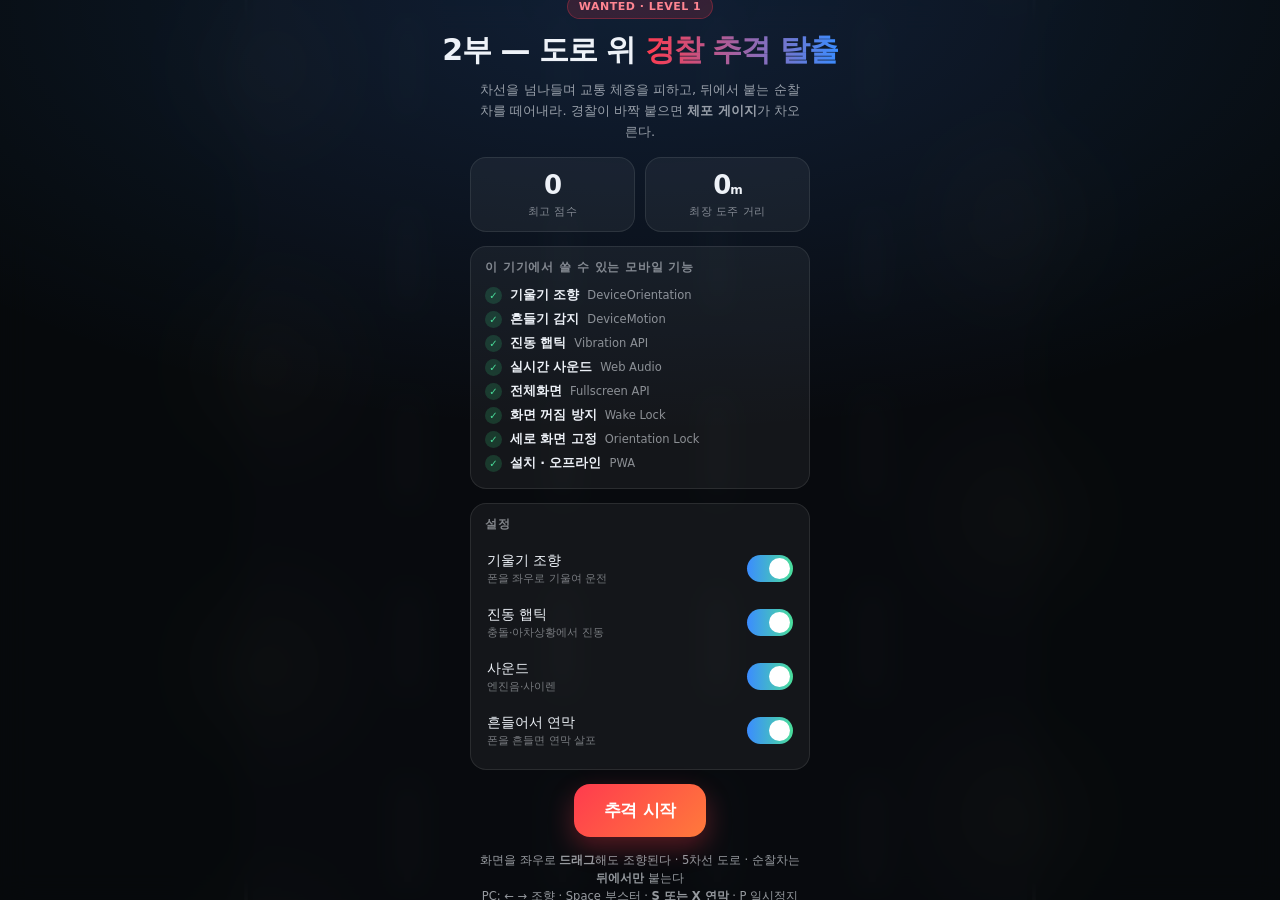
==== chase.html @ 99ce379c "ESCAPE 7 — 1부 감옥 탈출과 2부 도로 추격을 하나의 흐름으로 연결 · index.html: 타이틀 허브 신설 (프롤로그, 1·2부 조작 설명, 인계 규칙표, 기기 기능 " ====
<!DOCTYPE html>
<html lang="ko">
<head>
<meta charset="utf-8">
<title>ESCAPE 7 · 2부 — 경찰 추격 탈출</title>
<meta name="viewport" content="width=device-width,initial-scale=1,maximum-scale=1,viewport-fit=cover,user-scalable=no">
<meta name="theme-color" content="#0b0e14">
<meta name="mobile-web-app-capable" content="yes">
<meta name="apple-mobile-web-app-capable" content="yes">
<meta name="apple-mobile-web-app-status-bar-style" content="black-translucent">
<meta name="apple-mobile-web-app-title" content="경찰 추격 탈출">
<link rel="manifest" href="manifest.webmanifest">
<link rel="apple-touch-icon" href="icon.svg">
<style>
  :root{
    --safe-t: env(safe-area-inset-top, 0px);
    --safe-b: env(safe-area-inset-bottom, 0px);
    --safe-l: env(safe-area-inset-left, 0px);
    --safe-r: env(safe-area-inset-right, 0px);
    --red:#ff3b4e; --blue:#3b8cff; --amber:#ffc23b; --ink:#0b0e14;
  }
  *{box-sizing:border-box; -webkit-tap-highlight-color:transparent}
  html,body{margin:0;height:100%;overflow:hidden;background:var(--ink);
    font-family:-apple-system,BlinkMacSystemFont,"Segoe UI",system-ui,"Apple SD Gothic Neo","Malgun Gothic",sans-serif;
    color:#eef2f8; overscroll-behavior:none; touch-action:none; user-select:none; -webkit-user-select:none}
  #wrap{position:fixed; inset:0; overflow:hidden}
  canvas{position:absolute; inset:0; width:100%; height:100%; display:block}

  /* ---------- 화면 위 컨트롤 ---------- */
  .pad{position:absolute; bottom:calc(18px + var(--safe-b)); width:88px; height:88px; border-radius:50%;
    display:grid; place-items:center; text-align:center; line-height:1.05; font-weight:800; font-size:13px;
    background:rgba(255,255,255,.07); border:1.5px solid rgba(255,255,255,.22);
    backdrop-filter:blur(8px); -webkit-backdrop-filter:blur(8px); z-index:5;
    transition:transform .07s ease, background .12s ease; letter-spacing:-.3px}
  .pad small{display:block;font-size:10px;opacity:.6;font-weight:600;margin-top:2px}
  .pad:active,.pad.on{transform:scale(.93)}
  #boost{right:calc(16px + var(--safe-r)); border-color:rgba(59,140,255,.5); color:#cfe4ff;
    background:radial-gradient(circle at 50% 120%, rgba(59,140,255,.45), rgba(59,140,255,.08))}
  #boost.on{background:radial-gradient(circle at 50% 120%, rgba(59,140,255,.85), rgba(59,140,255,.3))}
  #smoke{left:calc(16px + var(--safe-l)); border-color:rgba(255,194,59,.45); color:#ffe6b0;
    background:radial-gradient(circle at 50% 120%, rgba(255,194,59,.3), rgba(255,194,59,.06))}
  .pad.dim{opacity:.32}
  #pauseBtn{position:absolute; top:calc(10px + var(--safe-t)); right:calc(12px + var(--safe-r));
    width:44px;height:44px;border-radius:14px;display:grid;place-items:center;z-index:5;
    background:rgba(255,255,255,.07);border:1px solid rgba(255,255,255,.16);font-size:16px}
  .hide{display:none !important}

  /* ---------- 오버레이 ---------- */
  .sheet{position:absolute; inset:0; z-index:20; display:flex; flex-direction:column; justify-content:center;
    align-items:center; gap:14px; padding:calc(22px + var(--safe-t)) 22px calc(22px + var(--safe-b));
    background:radial-gradient(120% 80% at 50% 0%, rgba(59,140,255,.16), transparent 60%), rgba(6,8,12,.90);
    backdrop-filter:blur(14px); -webkit-backdrop-filter:blur(14px); overflow-y:auto; text-align:center}
  h1{margin:0; font-size:30px; letter-spacing:-1px; line-height:1.1}
  h1 span{background:linear-gradient(90deg,var(--red),var(--blue)); -webkit-background-clip:text; background-clip:text; color:transparent}
  .sub{margin:0; font-size:13px; opacity:.62; line-height:1.6; max-width:330px}
  .btn{appearance:none; border:0; border-radius:16px; padding:15px 30px; font-size:17px; font-weight:800;
    color:#fff; background:linear-gradient(135deg,#ff3b4e,#ff7a3b); box-shadow:0 10px 26px rgba(255,59,78,.32);
    font-family:inherit; letter-spacing:-.3px}
  .btn:active{transform:scale(.97)}
  .btn.ghost{background:rgba(255,255,255,.08); box-shadow:none; border:1px solid rgba(255,255,255,.18); font-size:14px; padding:12px 20px}
  .row{display:flex; gap:10px; flex-wrap:wrap; justify-content:center}

  .card{width:100%; max-width:340px; border-radius:16px; padding:12px 14px;
    background:rgba(255,255,255,.05); border:1px solid rgba(255,255,255,.09); text-align:left}
  .card h3{margin:0 0 8px; font-size:12px; letter-spacing:.8px; text-transform:uppercase; opacity:.5}
  .feat{display:flex; align-items:center; gap:8px; font-size:12.5px; padding:3.5px 0; line-height:1.35}
  .feat i{flex:none; width:17px; height:17px; border-radius:50%; display:grid; place-items:center; font-size:10px; font-style:normal}
  .ok i{background:rgba(60,220,140,.18); color:#4ade9b}
  .no i{background:rgba(255,255,255,.08); color:#8b93a1}
  .no{opacity:.5}
  .feat b{font-weight:700}
  .feat em{font-style:normal; opacity:.55; font-size:11.5px}

  .scores{display:flex; gap:10px; width:100%; max-width:340px}
  .score{flex:1; border-radius:16px; padding:12px; background:rgba(255,255,255,.05); border:1px solid rgba(255,255,255,.09)}
  .score b{display:block; font-size:26px; letter-spacing:-1px; font-variant-numeric:tabular-nums}
  .score span{font-size:10.5px; opacity:.5; letter-spacing:.5px}
  .tag{display:inline-block; font-size:11px; font-weight:800; padding:5px 11px; border-radius:99px;
    background:rgba(255,59,78,.16); color:#ff8592; border:1px solid rgba(255,59,78,.3); letter-spacing:.5px}
  .toggles{display:flex; flex-direction:column; gap:2px; width:100%; max-width:340px}
  .tg{display:flex; align-items:center; justify-content:space-between; gap:10px; padding:9px 2px; font-size:13.5px}
  .tg em{font-style:normal; opacity:.45; font-size:11px; display:block; margin-top:1px}
  .sw{flex:none; width:46px; height:27px; border-radius:99px; background:rgba(255,255,255,.13); position:relative; transition:background .15s}
  .sw::after{content:""; position:absolute; top:3px; left:3px; width:21px; height:21px; border-radius:50%;
    background:#fff; transition:transform .15s ease}
  .sw.on{background:linear-gradient(90deg,#3b8cff,#4ade9b)}
  .sw.on::after{transform:translateX(19px)}
  .sw.off{opacity:.35}
  #toast{position:absolute; left:50%; bottom:calc(122px + var(--safe-b)); transform:translateX(-50%);
    z-index:9; font-size:13px; font-weight:700; padding:9px 16px; border-radius:99px; white-space:nowrap;
    background:rgba(8,10,16,.82); border:1px solid rgba(255,255,255,.14); opacity:0; transition:opacity .2s}
  #toast.show{opacity:1}
</style>
</head>
<body>
<div id="wrap">
  <canvas id="cv"></canvas>

  <div id="boost" class="pad hide">부스터<small>NOS</small></div>
  <div id="smoke" class="pad hide">연막<small>흔들기</small></div>
  <div id="pauseBtn" class="hide">❚❚</div>
  <div id="toast"></div>

  <!-- 메인 메뉴 -->
  <div id="menu" class="sheet">
    <span class="tag">WANTED · LEVEL 1</span>
    <h1>2부 — 도로 위 <span>경찰 추격 탈출</span></h1>
    <p class="sub" id="menuLede">차선을 넘나들며 교통 체증을 피하고, 뒤에서 붙는 순찰차를 떼어내라.
      경찰이 바짝 붙으면 <b>체포 게이지</b>가 차오른다.</p>

    <div class="card" id="carryCard" style="display:none">
      <h3>1부 탈옥 기록 인계</h3>
      <div id="carryList"></div>
    </div>

    <div class="scores">
      <div class="score"><b id="mBest">0</b><span>최고 점수</span></div>
      <div class="score"><b id="mDist">0<small style="font-size:12px">m</small></b><span>최장 도주 거리</span></div>
    </div>

    <div class="card">
      <h3>이 기기에서 쓸 수 있는 모바일 기능</h3>
      <div id="featList"></div>
    </div>

    <div class="toggles card">
      <h3>설정</h3>
      <div class="tg" data-k="tilt"><div>기울기 조향 <em>폰을 좌우로 기울여 운전</em></div><div class="sw" id="swTilt"></div></div>
      <div class="tg" data-k="haptic"><div>진동 햅틱 <em>충돌·아차상황에서 진동</em></div><div class="sw" id="swHaptic"></div></div>
      <div class="tg" data-k="sound"><div>사운드 <em>엔진음·사이렌</em></div><div class="sw" id="swSound"></div></div>
      <div class="tg" data-k="shake"><div>흔들어서 연막 <em>폰을 흔들면 연막 살포</em></div><div class="sw" id="swShake"></div></div>
    </div>

    <button class="btn" id="startBtn">추격 시작</button>
    <p class="sub" style="font-size:11.5px">화면을 좌우로 <b>드래그</b>해도 조향된다 · 5차선 도로 · 순찰차는 <b>뒤에서만</b> 붙는다<br>
      PC: ← → 조향 · Space 부스터 · <b>S 또는 X 연막</b> · P 일시정지</p>
  </div>

  <!-- 일시정지 -->
  <div id="pause" class="sheet hide">
    <h1>일시 정지</h1>
    <p class="sub">기울기 조향을 쓰는 중이라면, 지금 잡고 있는 각도가 <b>중립</b>으로 다시 맞춰진다.</p>
    <div class="row">
      <button class="btn" id="resumeBtn">계속하기</button>
      <button class="btn ghost" id="quitBtn">그만두기</button>
    </div>
  </div>

  <!-- 게임 오버 -->
  <div id="over" class="sheet hide">
    <span class="tag" id="overTag">BUSTED</span>
    <h1 id="overTitle">검거되었다</h1>
    <div class="scores">
      <div class="score"><b id="oScore">0</b><span>점수</span></div>
      <div class="score"><b id="oBest">0</b><span>최고 점수</span></div>
    </div>
    <div class="card" id="statCard"></div>
    <div class="row">
      <button class="btn" id="retryBtn">다시 도주</button>
      <button class="btn ghost" id="menuBtn">메뉴로</button>
      <button class="btn ghost" id="prisonBtn">1부부터 다시</button>
      <button class="btn ghost" id="hubBtn">타이틀로</button>
    </div>
  </div>
</div>

<script>
"use strict";
/* =========================================================================
   경찰 추격 탈출 — 모바일 웹 게임 (단일 파일)
   사용 중인 모바일 기능:
     · DeviceOrientation  → 기울기 조향
     · DeviceMotion       → 흔들기 감지(연막)
     · Vibration API      → 충돌/아차 상황 햅틱
     · Fullscreen + Screen Orientation Lock
     · Screen Wake Lock   → 플레이 중 화면 꺼짐 방지
     · Web Audio API      → 엔진음/사이렌 실시간 합성
     · Pointer(터치) 드래그 조향, visibilitychange 자동 일시정지
     · localStorage 기록 저장, PWA(manifest + service worker) 오프라인 설치
   ========================================================================= */

const $ = s => document.querySelector(s);
const clamp = (v,a,b) => v<a?a:v>b?b:v;
const lerp  = (a,b,t) => a+(b-a)*t;
const rand  = (a,b) => a+Math.random()*(b-a);
const pick  = a => a[(Math.random()*a.length)|0];

/* ---------------------------------------------------------------- 캔버스 */
const cv = $('#cv'), ctx = cv.getContext('2d', { alpha:false });
let W = 0, H = 0, DPR = 1;
function resize(){
  DPR = Math.min(window.devicePixelRatio || 1, 2);
  W = wrapEl.clientWidth; H = wrapEl.clientHeight;
  cv.width = Math.round(W*DPR); cv.height = Math.round(H*DPR);
  ctx.setTransform(DPR,0,0,DPR,0,0);
  road.w = Math.min(W*0.92, H*0.86);   // 5차선 — 좌우 회피 공간 확보
  road.x = (W - road.w)/2;
  road.lane = road.w / LANES;
  car.w = Math.min(road.lane*0.66, W*0.13); car.h = car.w*2.0;
  car.y = H*0.72;
  if(player && state === 'menu') player.x = W/2;
}
const wrapEl = $('#wrap');
addEventListener('resize', resize);
addEventListener('orientationchange', () => setTimeout(resize, 250));

/* ---------------------------------------------------------------- 상태 */
const LANES = 5;
const road = { x:0, w:0, lane:0 };
const car  = { w:0, h:0, y:0 };

let state = 'menu';              // menu | playing | pause | over
let player, cops, traffic, items, hazards, parts;
let dist, score, combo, comboT, heat, capture, shakeAmt, scrollY, flash;
let boostFuel, boostOn, smokeStock, smokeT, blowoutT, crashT, stats;
let lastT = 0, rafId = 0;

const store = {
  get best(){ return +(localStorage.getItem('pce.best')||0); },
  set best(v){ localStorage.setItem('pce.best', v|0); },
  get dist(){ return +(localStorage.getItem('pce.dist')||0); },
  set dist(v){ localStorage.setItem('pce.dist', v|0); },
  get opt(){ try{ return JSON.parse(localStorage.getItem('pce.opt')) || {}; }catch(e){ return {}; } },
  set opt(v){ localStorage.setItem('pce.opt', JSON.stringify(v)); }
};

/* ---------------------------------------------------------------- 1부 인계 기록
   prison.html(1부)이 남긴 성적을 읽어 도주 시작 조건에 반영한다.
   단독으로 열었을 때는 인계 없이 기본 조건으로 시작한다. */
const Carry = (() => {
  if(/(\?|&)solo=1/.test(location.search)) return null;   // 허브의 "2부만 플레이" — 인계 무시
  let c = null;
  try{ c = JSON.parse(localStorage.getItem('escape7.handoff')); }catch(e){ c = null; }
  const fromPrison = /(\?|&)from=prison/.test(location.search);
  // 1부에서 바로 넘어온 경우이거나, 2시간 안에 남긴 기록이면 인계한다
  if(c && !fromPrison && (!c.ts || Date.now() - c.ts > 2*60*60*1000)) c = null;
  return c;
})();

function renderCarry(){
  if(!Carry) return;
  const card = $('#carryCard'), list = $('#carryList');
  card.style.display = '';
  // 1부에서 이어진 상황을 문장으로 이어 붙인다
  $('#menuLede').innerHTML = Carry.startCapture
    ? '담장을 넘느라 소란이 컸다. 무전은 이미 돌았고, 갓길의 차에 올라타는 순간 <b>사이렌이 붙는다.</b> 국도 끝까지 버텨라.'
    : '숲을 내려와 갓길의 차에 올라탔다. 아직 무전은 조용하다 — <b>' + Carry.copDelay + '초</b> 뒤면 그것도 끝난다. 국도 끝까지 달려라.';
  const rows = [
    ['1부 등급', Carry.grade + (Carry.diff ? ' · ' + Carry.diff : '')],
    ['탈옥 시간 / 체포', Carry.time + '초 / ' + Carry.deaths + '회'],
    ['추격까지 여유', Carry.copDelay + '초'],
    ['연막탄 / 부스터', Carry.smoke + '개 / ' + Carry.boost + '%'],
    ['탈옥 보너스 점수', '+' + Carry.bonus.toLocaleString()],
  ];
  if(Carry.startCapture) rows.push(['수배 확산', '체포 게이지 ' + Carry.startCapture + '%로 시작']);
  list.innerHTML = rows.map(([a,b]) =>
    `<div class="feat ok" style="justify-content:space-between"><b style="font-weight:600;opacity:.7">${a}</b><em style="opacity:1;font-weight:800">${b}</em></div>`
  ).join('');
}

/* ---------------------------------------------------------------- 기기 기능 감지 */
const feat = {
  tilt:     'DeviceOrientationEvent' in window,
  tiltPerm: typeof DeviceOrientationEvent !== 'undefined' && typeof DeviceOrientationEvent.requestPermission === 'function',
  motion:   'DeviceMotionEvent' in window,
  vibrate:  'vibrate' in navigator,
  fs:       !!(wrapEl.requestFullscreen || wrapEl.webkitRequestFullscreen),
  wake:     'wakeLock' in navigator,
  audio:    !!(window.AudioContext || window.webkitAudioContext),
  orient:   !!(screen.orientation && screen.orientation.lock),
  sw:       'serviceWorker' in navigator,
  touch:    matchMedia('(pointer:coarse)').matches || 'ontouchstart' in window
};
const opt = Object.assign({ tilt:feat.tilt, haptic:feat.vibrate, sound:true, shake:feat.motion }, store.opt);

function renderFeatures(){
  const list = [
    [feat.tilt,    '기울기 조향',      'DeviceOrientation'],
    [feat.motion,  '흔들기 감지',      'DeviceMotion'],
    [feat.vibrate, '진동 햅틱',        'Vibration API'],
    [feat.audio,   '실시간 사운드',     'Web Audio'],
    [feat.fs,      '전체화면',         'Fullscreen API'],
    [feat.wake,    '화면 꺼짐 방지',    'Wake Lock'],
    [feat.orient,  '세로 화면 고정',    'Orientation Lock'],
    [feat.sw,      '설치 · 오프라인',   'PWA'],
  ];
  $('#featList').innerHTML = list.map(([ok,name,api]) =>
    `<div class="feat ${ok?'ok':'no'}"><i>${ok?'✓':'—'}</i><b>${name}</b><em>${api}</em></div>`
  ).join('');
  for(const k of ['tilt','haptic','sound','shake']){
    const el = $('#sw'+k[0].toUpperCase()+k.slice(1));
    const supported = k==='tilt'?feat.tilt : k==='haptic'?feat.vibrate : k==='sound'?feat.audio : feat.motion;
    el.classList.toggle('on', !!opt[k] && supported);
    el.classList.toggle('off', !supported);
  }
}
document.querySelectorAll('.tg').forEach(tg => tg.addEventListener('click', () => {
  const k = tg.dataset.k;
  const supported = k==='tilt'?feat.tilt : k==='haptic'?feat.vibrate : k==='sound'?feat.audio : feat.motion;
  if(!supported){ toast('이 기기에서는 지원하지 않는다'); return; }
  opt[k] = !opt[k]; store.opt = opt; renderFeatures();
  if(k==='tilt' && opt[k]) requestTilt();
  if(k==='sound') Audio2.mute(!opt.sound);
  if(k==='haptic' && opt[k]) buzz(20);
}));

/* ---------------------------------------------------------------- 햅틱 */
function buzz(p){ if(opt.haptic && feat.vibrate){ try{ navigator.vibrate(p); }catch(e){} } }

/* ---------------------------------------------------------------- 사운드 (Web Audio) */
const Audio2 = (() => {
  let ac, master, eng, engF, engG, sirA, sirB, sirG, sirLFO, noiseBuf, ready = false;
  function init(){
    if(ready || !feat.audio) return;
    const AC = window.AudioContext || window.webkitAudioContext;
    ac = new AC();
    master = ac.createGain(); master.gain.value = opt.sound ? 0.9 : 0; master.connect(ac.destination);

    // 엔진: 톱니파 + 로우패스
    eng = ac.createOscillator(); eng.type='sawtooth'; eng.frequency.value=70;
    engF = ac.createBiquadFilter(); engF.type='lowpass'; engF.frequency.value=520; engF.Q.value=6;
    engG = ac.createGain(); engG.gain.value=0;
    eng.connect(engF); engF.connect(engG); engG.connect(master); eng.start();

    // 사이렌: 두 오실레이터를 LFO로 흔들어 요란한 소리
    sirG = ac.createGain(); sirG.gain.value=0;
    sirA = ac.createOscillator(); sirA.type='square'; sirA.frequency.value=760;
    sirB = ac.createOscillator(); sirB.type='square'; sirB.frequency.value=980;
    sirLFO = ac.createOscillator(); sirLFO.type='sine'; sirLFO.frequency.value=1.6;
    const lg = ac.createGain(); lg.gain.value=150;
    sirLFO.connect(lg); lg.connect(sirA.frequency); lg.connect(sirB.frequency);
    const sf = ac.createBiquadFilter(); sf.type='bandpass'; sf.frequency.value=900; sf.Q.value=1.2;
    sirA.connect(sf); sirB.connect(sf); sf.connect(sirG); sirG.connect(master);
    sirA.start(); sirB.start(); sirLFO.start();

    // 화이트 노이즈 버퍼(충돌/스크래치/연막)
    noiseBuf = ac.createBuffer(1, ac.sampleRate*0.7, ac.sampleRate);
    const d = noiseBuf.getChannelData(0);
    for(let i=0;i<d.length;i++) d[i] = (Math.random()*2-1) * (1 - i/d.length);
    ready = true;
  }
  const t = () => ac.currentTime;
  function noise(dur, vol, freq, type='lowpass'){
    if(!ready) return;
    const s = ac.createBufferSource(); s.buffer = noiseBuf;
    const f = ac.createBiquadFilter(); f.type=type; f.frequency.value=freq;
    const g = ac.createGain(); g.gain.setValueAtTime(vol, t());
    g.gain.exponentialRampToValueAtTime(0.0001, t()+dur);
    s.connect(f); f.connect(g); g.connect(master); s.start(); s.stop(t()+dur+0.05);
  }
  function blip(f0, f1, dur, vol, type='triangle'){
    if(!ready) return;
    const o = ac.createOscillator(); o.type=type; o.frequency.setValueAtTime(f0, t());
    o.frequency.exponentialRampToValueAtTime(f1, t()+dur);
    const g = ac.createGain(); g.gain.setValueAtTime(vol, t());
    g.gain.exponentialRampToValueAtTime(0.0001, t()+dur);
    o.connect(g); g.connect(master); o.start(); o.stop(t()+dur+0.02);
  }
  return {
    unlock(){ init(); if(ac && ac.state==='suspended') ac.resume(); },
    mute(m){ if(ready) master.gain.value = m?0:0.9; },
    suspend(){ if(ac && ac.state==='running') ac.suspend(); },
    resume(){ if(ac && ac.state==='suspended') ac.resume(); },
    engine(v, on){ if(!ready) return;
      engF.frequency.value = 380 + v*0.55;
      eng.frequency.value  = 56 + v*0.085;
      engG.gain.value = lerp(engG.gain.value, on?0.055:0.0, 0.2);
    },
    siren(level){ if(!ready) return;
      sirG.gain.value = lerp(sirG.gain.value, clamp(level,0,1)*0.075, 0.15);
      sirLFO.frequency.value = 1.3 + clamp(level,0,1)*1.6;
    },
    crash(){ noise(0.5, 0.55, 1400); blip(180, 60, 0.35, 0.28, 'square'); },
    scrape(){ noise(0.12, 0.12, 3200, 'highpass'); },
    near(){ blip(1400, 700, 0.09, 0.10); },
    nos(){ blip(300, 1500, 0.35, 0.20, 'sawtooth'); noise(0.5, 0.14, 900); },
    puff(){ noise(0.6, 0.30, 700); },
    coin(){ blip(700, 1500, 0.12, 0.16); },
    bust(){ blip(500, 90, 1.0, 0.32, 'square'); noise(0.9, 0.3, 600); },
    copOut(){ noise(0.45, 0.4, 1100); blip(420, 110, 0.5, 0.22, 'square'); }
  };
})();

/* ---------------------------------------------------------------- 입력 */
const input = { steer:0, drag:null, keyL:false, keyR:false, boost:false };
let tiltRaw = null, tiltZero = 0, tiltActive = false;

function onOrient(e){
  if(e.gamma == null) return;
  tiltActive = true;
  // 세로 모드 기준 gamma(좌우 기울기). 가로 모드면 beta 사용
  const landscape = Math.abs(window.orientation||0) === 90 || (screen.orientation && screen.orientation.angle%180 === 90);
  tiltRaw = landscape ? -(e.beta||0) * Math.sign(screen.orientation ? (screen.orientation.angle===90?1:-1) : 1) : e.gamma;
}
function requestTilt(){
  if(!feat.tilt) return;
  const attach = () => addEventListener('deviceorientation', onOrient);
  if(feat.tiltPerm){
    DeviceOrientationEvent.requestPermission().then(r => {
      if(r === 'granted'){ attach(); }
      else { opt.tilt = false; store.opt = opt; renderFeatures(); toast('기울기 권한이 거부되어 드래그로 조향한다'); }
    }).catch(()=>{});
  } else attach();
}
function calibrateTilt(){ if(tiltRaw != null) tiltZero = tiltRaw; }

/* 흔들기 감지 */
let shakeCool = 0, lastMag = 0;
function onMotion(e){
  const a = e.accelerationIncludingGravity; if(!a) return;
  const m = Math.hypot(a.x||0, a.y||0, a.z||0);
  const jerk = Math.abs(m - lastMag); lastMag = m;
  if(jerk > 12 && shakeCool <= 0 && state === 'playing'){ shakeCool = 1.0; useSmoke(); }
}
if(feat.motion) addEventListener('devicemotion', onMotion);

/* 드래그 조향 */
wrapEl.addEventListener('pointerdown', e => {
  if(e.target.closest('.pad,.btn,.sheet,#pauseBtn')) return;
  input.drag = { id:e.pointerId, x:e.clientX, base:player ? player.x : W/2 };
});
wrapEl.addEventListener('pointermove', e => {
  if(input.drag && input.drag.id === e.pointerId) input.drag.x = e.clientX;
});
const endDrag = e => { if(input.drag && input.drag.id === e.pointerId) input.drag = null; };
wrapEl.addEventListener('pointerup', endDrag);
wrapEl.addEventListener('pointercancel', endDrag);

/* e.code로 판정 — 한글 IME나 다른 자판에서도 동일하게 먹는다 */
addEventListener('keydown', e => {
  if(e.repeat && (e.code==='KeyS'||e.code==='KeyX'||e.code==='ShiftLeft')) return;
  switch(e.code){
    case 'ArrowLeft': case 'KeyA': input.keyL = true; break;
    case 'ArrowRight': case 'KeyD': input.keyR = true; break;
    case 'Space': case 'ArrowUp': case 'KeyW': input.boost = true; e.preventDefault(); break;
    case 'KeyS': case 'KeyX': case 'ShiftLeft': case 'ArrowDown':   // 연막
      useSmoke(); e.preventDefault(); break;
    case 'KeyP': case 'Escape':
      if(state==='playing') doPause(); else if(state==='pause') doResume(); break;
    case 'Enter': case 'NumpadEnter':
      if(state==='menu'||state==='over') startGame(); else if(state==='pause') doResume(); break;
  }
});
addEventListener('keyup', e => {
  switch(e.code){
    case 'ArrowLeft': case 'KeyA': input.keyL = false; break;
    case 'ArrowRight': case 'KeyD': input.keyR = false; break;
    case 'Space': case 'ArrowUp': case 'KeyW': input.boost = false; break;
  }
});

/* 버튼 */
const boostBtn = $('#boost'), smokeBtn = $('#smoke');
const hold = (el, on, off) => {
  el.addEventListener('pointerdown', e => { e.preventDefault(); el.setPointerCapture?.(e.pointerId); on(); });
  ['pointerup','pointercancel','pointerleave'].forEach(t => el.addEventListener(t, off));
};
hold(boostBtn, () => input.boost = true, () => input.boost = false);
smokeBtn.addEventListener('pointerdown', e => { e.preventDefault(); useSmoke(); });

/* ---------------------------------------------------------------- 전체화면 / 웨이크락 */
let wakeSentinel = null;
async function goImmersive(){
  try{ await (wrapEl.requestFullscreen?.({navigationUI:'hide'}) || wrapEl.webkitRequestFullscreen?.()); }catch(e){}
  try{ await screen.orientation.lock('portrait'); }catch(e){}
  requestWake();
}
async function requestWake(){
  if(!feat.wake || wakeSentinel) return;
  try{
    wakeSentinel = await navigator.wakeLock.request('screen');
    wakeSentinel.addEventListener('release', () => wakeSentinel = null);
  }catch(e){ wakeSentinel = null; }
}
function releaseWake(){ try{ wakeSentinel && wakeSentinel.release(); }catch(e){} wakeSentinel = null; }
document.addEventListener('visibilitychange', () => {
  if(document.hidden){ if(state==='playing') doPause(); Audio2.suspend(); }
  else { if(state==='playing') requestWake(); }
});

/* ---------------------------------------------------------------- 토스트 */
let toastT = 0;
function toast(msg, ms=1500){
  const el = $('#toast'); el.textContent = msg; el.classList.add('show');
  clearTimeout(toastT); toastT = setTimeout(() => el.classList.remove('show'), ms);
}

/* ---------------------------------------------------------------- 게임 리셋 */
function reset(){
  player = { x:W/2, vx:0, v:430, tilt:0, hp:1 };
  cops = []; traffic = []; items = []; hazards = []; parts = [];
  dist = 0; score = 0; combo = 0; comboT = 0; heat = 1; capture = 0;
  shakeAmt = 0; scrollY = 0; flash = 0;
  boostFuel = 100; boostOn = 0; smokeStock = 2; smokeT = 0; blowoutT = 0; crashT = 0;
  spawn.traffic = 0.8; spawn.cop = 3.2; spawn.item = 4.0; spawn.hazard = 14;
  stats = { near:0, crash:0, copsOut:0, nos:0, smoke:0, top:0 };

  /* 1부 성적 반영 — 조용히 탈옥했을수록 도주 조건이 좋다 */
  if(Carry){
    smokeStock = Carry.smoke;
    boostFuel  = Carry.boost;
    capture    = Carry.startCapture || 0;
    score      = Carry.bonus;
    spawn.cop  = 3.2 + Carry.copDelay;
  }
}
const spawn = { traffic:0, cop:0, item:0, hazard:0 };

/* ---------------------------------------------------------------- 화면 전환 */
function show(id){ ['menu','pause','over'].forEach(k => $('#'+k).classList.toggle('hide', k !== id)); }
function hud(on){
  boostBtn.classList.toggle('hide', !on);
  smokeBtn.classList.toggle('hide', !on);
  $('#pauseBtn').classList.toggle('hide', !on);
}
function startGame(){
  Audio2.unlock(); Audio2.mute(!opt.sound);
  if(opt.tilt) requestTilt();
  resize(); reset(); calibrateTilt();
  state = 'playing'; show(null); hud(true); requestWake();
  lastT = performance.now();
  toast(Carry ? '훔친 차로 출발 — 사이렌이 따라붙기까지 ' + Carry.copDelay + '초'
              : (opt.tilt && feat.tilt ? '폰을 기울여 조향 · 드래그도 가능' : '화면을 좌우로 드래그해 조향'), 2400);
}
function doPause(){
  if(state !== 'playing') return;
  state = 'pause'; show('pause'); hud(false); releaseWake(); Audio2.siren(0);
}
function doResume(){
  if(state !== 'pause') return;
  Audio2.resume(); calibrateTilt();
  state = 'playing'; show(null); hud(true); requestWake(); lastT = performance.now();
}
function toMenu(){
  state = 'menu'; show('menu'); hud(false); releaseWake();
  $('#mBest').textContent = store.best.toLocaleString();
  $('#mDist').innerHTML = store.dist.toLocaleString() + '<small style="font-size:12px">m</small>';
  renderFeatures();
}
function gameOver(reason){
  state = 'over'; hud(false); releaseWake();
  const s = score|0;
  const best = Math.max(store.best, s); store.best = best;
  store.dist = Math.max(store.dist, dist|0);
  buzz([90,60,90,60,180]); Audio2.bust(); Audio2.siren(0);
  $('#overTag').textContent = reason === 'bust' ? 'BUSTED' : 'WRECKED';
  $('#overTitle').textContent = reason === 'bust' ? '검거되었다' : '차가 못 쓰게 됐다';
  $('#oScore').textContent = s.toLocaleString();
  $('#oBest').textContent = best.toLocaleString();
  const rows = [
    ['도주 거리', (dist|0).toLocaleString()+' m'],
    ['최고 속도', (stats.top/4|0)+' km/h'],
    ['아차 상황 통과', stats.near+'회'],
    ['따돌린 순찰차', stats.copsOut+'대'],
    ['충돌', stats.crash+'회'],
    ['부스터 / 연막', stats.nos+' / '+stats.smoke],
    ['최종 수배 등급', 'LEVEL '+heat],
  ];
  if(Carry){
    rows.unshift(
      ['1부 탈옥 등급', Carry.grade],
      ['1부 시간 / 체포', Carry.time+'초 / '+Carry.deaths+'회'],
      ['탈옥 보너스', '+'+Carry.bonus.toLocaleString()]
    );
    $('#overTitle').textContent = reason === 'bust'
      ? '결국 다시 잡혔다' : '차가 못 쓰게 됐다';
  }
  $('#statCard').innerHTML = '<h3>'+(Carry?'1부 + 2부 최종 기록':'기록')+'</h3>' + rows.map(([a,b]) =>
    `<div class="feat ok" style="justify-content:space-between"><b style="font-weight:600;opacity:.7">${a}</b><em style="opacity:1;font-weight:800">${b}</em></div>`
  ).join('');
  show('over');
}
$('#startBtn').onclick  = () => { goImmersive(); startGame(); };
$('#retryBtn').onclick  = () => startGame();
$('#menuBtn').onclick   = () => toMenu();
$('#resumeBtn').onclick = () => doResume();
$('#quitBtn').onclick   = () => {   // 기록만 남기고 메뉴로
  store.best = Math.max(store.best, score|0);
  store.dist = Math.max(store.dist, dist|0);
  toMenu();
};
$('#pauseBtn').onclick  = () => doPause();
$('#prisonBtn').onclick = () => { location.href = 'prison.html'; };
$('#hubBtn').onclick    = () => { location.href = 'index.html'; };

/* ---------------------------------------------------------------- 액션 */
function useSmoke(){
  if(state !== 'playing' || smokeStock <= 0 || smokeT > 0) return;
  smokeStock--; smokeT = 3.2; stats.smoke++;
  Audio2.puff(); buzz([25,40,25]); toast('연막 살포! 경찰 시야 차단');
  for(let i=0;i<46;i++) parts.push({
    x:player.x+rand(-20,20), y:car.y+car.h/2+rand(0,26),
    vx:rand(-90,90), vy:rand(40,230), life:rand(0.9,2.0), r:rand(12,30),
    c:'rgba(220,224,232,', fade:0.42, grow:34
  });
}
function laneX(i){ return road.x + road.lane*(i+0.5); }

/* ---------------------------------------------------------------- 스폰 */
function spawnTraffic(){
  const lane = (Math.random()*LANES)|0;
  const truck = Math.random() < 0.22;
  const w = truck ? road.lane*0.72 : road.lane*0.6;
  const h = truck ? w*3.0 : w*2.0;
  const x = laneX(lane) + rand(-road.lane*0.08, road.lane*0.08);
  // 너무 겹치는 스폰 방지
  for(const t of traffic) if(Math.abs(t.x-x) < road.lane*0.95 && t.y > -h*3.2) return;
  traffic.push({ x, y:-h-20, w, h, v:rand(150,265) * (truck?0.8:1), truck,
    col:pick(['#e2e8f2','#9aa6b8','#2f6fd0','#c2402f','#f0b429','#3d4655','#26a065','#7d4bd8']),
    passed:false, nearOK:true });
}
function spawnCop(){
  cops.push({
    x: clamp(player.x + rand(-road.lane*1.8, road.lane*1.8), road.x+road.lane*0.4, road.x+road.w-road.lane*0.4),
    y: H + rand(70, 240),                       // 항상 화면 아래(뒤쪽)에서만 등장
    w: car.w*1.02, h: car.h*1.02,
    gap: rand(200, 320), agg: rand(0.7,1.05), phase: Math.random()*6,
    dead:0, spin:0, sx:0
  });
  toast('🚨 순찰차 추가 투입', 1200);
}
function spawnItem(){
  const nos = Math.random() < 0.62;
  items.push({ x: laneX((Math.random()*LANES)|0), y:-40, r:road.lane*0.24, type: nos?'nos':'smoke', t:0 });
}
function spawnHazard(){
  const lane = (Math.random()*LANES)|0;
  const wide = Math.random() < 0.4;
  hazards.push({ x: laneX(lane) - (wide?road.lane*0.5:0), w: road.lane*(wide?2:1)*0.96, y:-30, h:22, hit:false });
  toast('⚠️ 전방 스파이크 스트립', 1400);
}

/* ---------------------------------------------------------------- 업데이트 */
function update(dt){
  /* --- 난이도 --- */
  heat = 1 + Math.min(9, (dist/620)|0);
  const baseV = 430 + Math.min(560, dist*0.075);

  /* --- 조향 입력 --- */
  let steer = 0;
  if(opt.tilt && tiltRaw != null && tiltActive) steer += clamp((tiltRaw - tiltZero)/22, -1, 1);
  if(input.drag) steer += clamp((input.drag.x - player.x)/(road.lane*0.9), -1, 1);
  if(input.keyL) steer -= 1;
  if(input.keyR) steer += 1;
  steer = clamp(steer, -1, 1);

  /* --- 부스터 --- */
  const wantBoost = input.boost && boostFuel > 1 && crashT <= 0;
  if(wantBoost){
    if(boostOn <= 0){ Audio2.nos(); buzz(30); stats.nos++; }
    boostOn = 0.2; boostFuel = Math.max(0, boostFuel - 26*dt);
  } else {
    boostOn = Math.max(0, boostOn - dt);
    boostFuel = Math.min(100, boostFuel + (dist>0?6.5:0)*dt);
  }
  boostBtn.classList.toggle('on', wantBoost);
  boostBtn.classList.toggle('dim', boostFuel < 8);
  smokeBtn.classList.toggle('dim', smokeStock <= 0);
  smokeBtn.firstChild.textContent = '연막';
  smokeBtn.querySelector('small').textContent = smokeStock>0 ? ('×'+smokeStock) : '없음';

  /* --- 속도 --- */
  let target = baseV * (wantBoost?1.65:1) * (blowoutT>0?0.62:1) * (crashT>0?0.42:1);
  player.v = lerp(player.v, target, dt * (target > player.v ? 1.8 : 4.2));
  stats.top = Math.max(stats.top, player.v);
  scrollY += player.v * dt;
  dist += player.v * dt / 12;
  score += player.v * dt / 12 * (1 + combo*0.12);

  /* --- 횡이동 --- */
  const steerPow = road.w * 0.82 * (blowoutT>0?0.62:1);   // 차선 수와 무관하게 도로 폭 기준으로 조향
  player.vx = lerp(player.vx, steer * steerPow, dt*9);
  player.x += player.vx * dt;
  player.tilt = lerp(player.tilt, clamp(player.vx/(road.lane*2.4), -1, 1), dt*8);

  const L = road.x + car.w*0.52, R = road.x + road.w - car.w*0.52;
  if(player.x < L || player.x > R){
    player.x = clamp(player.x, L, R); player.vx *= -0.15;
    if(Math.random()<0.5){ Audio2.scrape(); sparks(player.x, car.y+car.h*0.3); }
    player.v *= (1 - 1.1*dt); score = Math.max(0, score - 12*dt);
  }

  /* --- 타이머 --- */
  smokeT = Math.max(0, smokeT - dt);
  blowoutT = Math.max(0, blowoutT - dt);
  crashT = Math.max(0, crashT - dt);
  shakeCool = Math.max(0, shakeCool - dt);
  comboT = Math.max(0, comboT - dt); if(comboT <= 0) combo = 0;
  shakeAmt *= Math.pow(0.0009, dt);
  flash = Math.max(0, flash - dt*3);

  /* --- 스폰 --- */
  spawn.traffic -= dt;
  if(spawn.traffic <= 0){ spawnTraffic(); spawn.traffic = rand(0.36, 0.92) * (1 - Math.min(0.42, heat*0.045)); }
  spawn.cop -= dt;
  if(spawn.cop <= 0){
    if(cops.filter(c=>!c.dead).length < Math.min(4, 1 + (heat/3|0))) spawnCop();
    spawn.cop = rand(5, 9);
  }
  spawn.item -= dt;
  if(spawn.item <= 0){ spawnItem(); spawn.item = rand(4.5, 9); }
  if(heat >= 3){
    spawn.hazard -= dt;
    if(spawn.hazard <= 0){ spawnHazard(); spawn.hazard = rand(9, 18); }
  }

  const pBox = { x:player.x-car.w/2, y:car.y-car.h/2, w:car.w, h:car.h };

  /* --- 일반 차량 --- */
  for(let i=traffic.length-1; i>=0; i--){
    const t = traffic[i];
    t.y += (player.v - t.v) * dt;
    if(t.y > H + t.h + 40 || t.y < -H*2){ traffic.splice(i,1); continue; }

    if(hit(pBox, box(t), 0.86)){
      crash(t); traffic.splice(i,1); continue;
    }
    // 아차 상황
    const dx = Math.abs(t.x - player.x), dy = Math.abs(t.y - car.y);
    if(t.nearOK && dy < (t.h+car.h)*0.45 && dx < (t.w+car.w)*0.62){
      t.nearOK = false; combo = Math.min(9, combo+1); comboT = 2.4; score += 26 + combo*8;
      stats.near++; Audio2.near(); buzz(12);
      parts.push({ x:(t.x+player.x)/2, y:car.y, vx:0, vy:0, life:0.5, r:0, c:'rgba(255,255,255,', fade:1, text:'+'+(26+combo*8) });
    }
    // 경찰 vs 차량 → 경찰 스핀아웃
    for(const c of cops){
      if(c.dead) continue;
      if(hit(box(c), box(t), 0.8)){
        c.dead = 1; c.spin = 0; c.sx = Math.sign(c.x - t.x) || 1;
        stats.copsOut++; score += 220; Audio2.copOut(); buzz([40,30,60]);
        toast('순찰차 한 대 이탈! +220', 1300);
        for(let k=0;k<24;k++) parts.push({ x:c.x, y:c.y, vx:rand(-260,260), vy:rand(-160,220),
          life:rand(.3,.8), r:rand(2,5), c:'rgba(255,190,90,', fade:1.6 });
      }
    }
  }

  /* --- 아이템 --- */
  for(let i=items.length-1;i>=0;i--){
    const it = items[i]; it.y += player.v*0.86*dt; it.t += dt;
    if(it.y > H+40){ items.splice(i,1); continue; }
    if(Math.hypot(it.x-player.x, it.y-car.y) < it.r + car.w*0.45){
      if(it.type==='nos'){ boostFuel = Math.min(100, boostFuel+48); toast('부스터 충전 +48%',1100); }
      else { smokeStock = Math.min(4, smokeStock+1); toast('연막 획득',1100); }
      score += 60; Audio2.coin(); buzz(15); items.splice(i,1);
    }
  }

  /* --- 스파이크 스트립 --- */
  for(let i=hazards.length-1;i>=0;i--){
    const z = hazards[i]; z.y += player.v*dt;
    if(z.y > H+40){ hazards.splice(i,1); continue; }
    if(!z.hit && Math.abs(z.y - car.y) < (z.h+car.h)*0.42 &&
       player.x+car.w*0.35 > z.x && player.x-car.w*0.35 < z.x+z.w){
      z.hit = true; blowoutT = 4.0; shakeAmt = 16; capture = Math.min(100, capture+9);
      Audio2.crash(); buzz([60,40,120]); toast('타이어 펑크! 속도 저하', 1800);
      for(let k=0;k<18;k++) parts.push({ x:player.x, y:car.y+car.h*0.4, vx:rand(-200,200), vy:rand(-40,260),
        life:rand(.3,.7), r:rand(2,6), c:'rgba(70,70,80,', fade:1.4 });
    }
  }

  /* --- 경찰 AI --- */
  let closest = 1e9, chasing = 0;
  for(let i=cops.length-1;i>=0;i--){
    const c = cops[i];
    c.phase += dt*7;

    if(c.dead){
      c.spin += dt; c.y += (player.v*0.55 + 120)*dt; c.x += c.sx*160*dt;
      if(c.spin > 2.4 || c.y > H+220 || c.x < -200 || c.x > W+200) cops.splice(i,1);
      continue;
    }

    const blinded = smokeT > 0;
    const aggr = c.agg * (0.55 + heat*0.075) * (blinded ? 0.15 : 1);

    // 세로: 플레이어 뒤쪽 gap 지점을 목표로 접근 (앞으로는 절대 나오지 않는다)
    const gapTarget = blinded ? 340
      : Math.max(car.h*0.5, (210 - heat*11) * (crashT > 0 ? 0.3 : 1));  // 충돌로 느려지면 바짝 붙어 추돌
    c.gap = lerp(c.gap, gapTarget, dt*0.5);
    const ty = car.y + c.gap;
    c.y += (ty - c.y) * clamp(1.6*aggr, .2, 4) * dt;
    // 부스터 중이면 뒤로 밀림
    if(boostOn > 0 && !blinded) c.y += 210*dt;
    if(blinded) c.y += 150*dt;
    c.y = Math.max(c.y, car.y + car.h*0.45);    // 추월 금지 — 항상 뒤쪽에 머문다

    // 가로: 플레이어 추적 + 흔들림
    const tx = blinded ? c.x + Math.sin(c.phase*0.3)*80 : player.x + Math.sin(c.phase*0.35)*road.lane*0.25;
    c.x = lerp(c.x, tx, clamp(1.5*aggr, .15, 3.4)*dt);
    c.x = clamp(c.x, road.x+c.w*0.5, road.x+road.w-c.w*0.5);
    if(c.y > H+260){ cops.splice(i,1); continue; }

    const d = Math.hypot(c.x-player.x, c.y-car.y);
    closest = Math.min(closest, d);

    // 물리 접촉 = 강한 체포 진행 + 밀림
    if(hit(pBox, box(c), 0.82)){
      capture = Math.min(100, capture + 26*dt);
      player.v *= (1 - 1.6*dt);
      player.x += Math.sign(player.x - c.x || 1) * 150 * dt;
      shakeAmt = Math.max(shakeAmt, 10); flash = Math.max(flash, .5);
      if(Math.random() < dt*8){ Audio2.scrape(); buzz(20); }
    }
    // 근접 = 체포 게이지 상승
    const range = H*0.42;
    if(d < range && !blinded){
      const p = 1 - d/range; chasing = Math.max(chasing, p);
      capture = Math.min(100, capture + p*p*11*dt);
    }
  }
  // 게이지가 가득 차면 검거 — 회복을 적용하기 전에 판정한다
  if(capture >= 100){ gameOver('bust'); return; }
  if(capture > 78 && Math.random() < dt*3) buzz(18);
  // 떼어냈으면 회복
  const relief = (chasing < 0.12 ? 9 : 1.5) + (smokeT>0?16:0) + (boostOn>0?4:0);
  capture = Math.max(0, capture - relief*dt);

  /* --- 사운드 --- */
  Audio2.engine(player.v, true);
  Audio2.siren(closest < H*0.75 ? clamp(1 - closest/(H*0.75), 0, 1) : 0);

  /* --- 파티클 --- */
  for(let i=parts.length-1;i>=0;i--){
    const p = parts[i];
    p.life -= dt*(p.fade||1);
    p.x += (p.vx||0)*dt; p.y += ((p.vy||0) + player.v*0.25)*dt;
    if(p.grow) p.r += p.grow*dt;
    if(p.life <= 0) parts.splice(i,1);
  }
  // 배기/타이어 흔적
  if(boostOn > 0 || blowoutT > 0){
    parts.push({ x:player.x+rand(-car.w*0.3,car.w*0.3), y:car.y+car.h*0.52,
      vx:rand(-40,40), vy:rand(60,180), life:rand(.25,.6), r:rand(4,10),
      c: boostOn>0 ? 'rgba(120,180,255,' : 'rgba(60,60,66,', fade:2.2, grow:22 });
  }
}

function box(o){ return { x:o.x-o.w/2, y:o.y-o.h/2, w:o.w, h:o.h }; }
function hit(a, b, s=1){
  const ax = a.x + a.w*(1-s)/2, ay = a.y + a.h*(1-s)/2, aw = a.w*s, ah = a.h*s;
  const bx = b.x + b.w*(1-s)/2, by = b.y + b.h*(1-s)/2, bw = b.w*s, bh = b.h*s;
  return ax < bx+bw && ax+aw > bx && ay < by+bh && ay+ah > by;
}
function sparks(x,y){
  for(let i=0;i<6;i++) parts.push({ x, y, vx:rand(-120,120), vy:rand(-60,90),
    life:rand(.15,.35), r:rand(1.5,3), c:'rgba(255,214,120,', fade:2.4 });
}
function crash(t){
  crashT = 1.15; shakeAmt = 26; flash = 1; combo = 0; stats.crash++;
  capture = Math.min(100, capture + 13);
  player.v *= 0.45;
  Audio2.crash(); buzz([120,60,160]);
  for(let i=0;i<34;i++) parts.push({ x:(t.x+player.x)/2, y:(t.y+car.y)/2,
    vx:rand(-320,320), vy:rand(-260,260), life:rand(.3,.9), r:rand(2,6),
    c: pick(['rgba(255,200,90,','rgba(255,120,60,','rgba(230,230,240,']), fade:1.5 });
}

/* ---------------------------------------------------------------- 그리기 */
function rr(x,y,w,h,r){
  const k = Math.min(r, w/2, h/2);
  ctx.beginPath();
  ctx.moveTo(x+k,y); ctx.arcTo(x+w,y,x+w,y+h,k); ctx.arcTo(x+w,y+h,x,y+h,k);
  ctx.arcTo(x,y+h,x,y,k); ctx.arcTo(x,y,x+w,y,k); ctx.closePath();
}

function draw(){
  const sh = shakeAmt;
  ctx.save();
  if(sh > 0.4) ctx.translate(rand(-sh,sh), rand(-sh,sh));

  /* 배경 */
  ctx.fillStyle = '#0a1018'; ctx.fillRect(-40,-40,W+80,H+80);
  // 원경 지평선 글로우
  const g = ctx.createLinearGradient(0,0,0,H*0.42);
  g.addColorStop(0,'rgba(40,66,110,.55)'); g.addColorStop(1,'rgba(10,16,24,0)');
  ctx.fillStyle = g; ctx.fillRect(-40,-40,W+80,H*0.42);

  /* 노면 */
  ctx.fillStyle = '#22262e';
  ctx.fillRect(road.x, -40, road.w, H+80);
  // 노면 질감
  ctx.fillStyle = 'rgba(255,255,255,.014)';
  const band = 160, off = scrollY % band;
  for(let y=-band+off; y<H+band; y+=band) ctx.fillRect(road.x, y, road.w, band/2);

  /* 노측 */
  drawRoadside();

  /* 차선 */
  ctx.strokeStyle = 'rgba(240,244,250,.72)'; ctx.lineWidth = Math.max(2.5, road.lane*0.045);
  const dash = road.lane*0.62, gap = road.lane*0.62;
  ctx.setLineDash([dash, gap]);
  ctx.lineDashOffset = -(scrollY % (dash+gap));
  for(let i=1;i<LANES;i++){
    ctx.beginPath(); ctx.moveTo(laneX(i)-road.lane/2, -40); ctx.lineTo(laneX(i)-road.lane/2, H+40); ctx.stroke();
  }
  ctx.setLineDash([]);
  // 가장자리 실선
  ctx.strokeStyle = 'rgba(255,255,255,.5)'; ctx.lineWidth = Math.max(3, road.lane*0.055);
  ctx.beginPath(); ctx.moveTo(road.x+4,-40); ctx.lineTo(road.x+4,H+40);
  ctx.moveTo(road.x+road.w-4,-40); ctx.lineTo(road.x+road.w-4,H+40); ctx.stroke();

  /* 스파이크 */
  for(const z of hazards){
    ctx.fillStyle = z.hit ? '#4a3b2a' : '#6b6f78';
    rr(z.x, z.y-z.h/2, z.w, z.h, 4); ctx.fill();
    ctx.fillStyle = '#d8dde6';
    for(let x=z.x+6; x<z.x+z.w-4; x+=10){
      ctx.beginPath(); ctx.moveTo(x, z.y-z.h/2); ctx.lineTo(x+4, z.y-z.h/2-7); ctx.lineTo(x+8, z.y-z.h/2); ctx.fill();
    }
  }

  /* 아이템 */
  for(const it of items){
    const pulse = 1 + Math.sin(it.t*7)*0.08;
    ctx.save(); ctx.translate(it.x, it.y); ctx.scale(pulse,pulse);
    const nos = it.type==='nos';
    ctx.shadowBlur = 18; ctx.shadowColor = nos ? 'rgba(70,150,255,.9)' : 'rgba(255,200,70,.9)';
    ctx.fillStyle = nos ? '#2f7fe8' : '#e8a92f';
    rr(-it.r,-it.r,it.r*2,it.r*2, it.r*0.45); ctx.fill();
    ctx.shadowBlur = 0;
    ctx.fillStyle = '#fff'; ctx.font = `800 ${it.r*0.95}px system-ui`;
    ctx.textAlign='center'; ctx.textBaseline='middle';
    ctx.fillText(nos?'N':'S', 0, 1);
    ctx.restore();
  }

  /* 일반 차량 */
  for(const t of traffic) drawCar(t.x, t.y, t.w, t.h, { body:t.col, cop:false, truck:t.truck, away:true });

  /* 경찰 */
  for(const c of cops){
    ctx.save();
    if(c.dead){ ctx.translate(c.x,c.y); ctx.rotate(c.spin*7); ctx.translate(-c.x,-c.y); ctx.globalAlpha = clamp(1-c.spin/2.4,0,1); }
    drawCop(c);
    ctx.restore();
  }

  /* 연막 및 파티클 */
  for(const p of parts){
    if(p.text){
      ctx.fillStyle = `rgba(255,255,255,${clamp(p.life*2,0,1)})`;
      ctx.font = '800 15px system-ui'; ctx.textAlign='center';
      ctx.fillText(p.text, p.x, p.y - (0.5-p.life)*40);
    } else {
      ctx.fillStyle = p.c + clamp(p.life,0,1).toFixed(3) + ')';
      ctx.beginPath(); ctx.arc(p.x, p.y, p.r, 0, 6.2832); ctx.fill();
    }
  }

  /* 플레이어 */
  drawPlayer();

  ctx.restore();

  /* 경광등 화면 물들이기 */
  let sirenGlow = 0;
  for(const c of cops) if(!c.dead) sirenGlow = Math.max(sirenGlow, 1 - Math.hypot(c.x-player.x, c.y-car.y)/(H*0.6));
  if(sirenGlow > 0){
    const t = performance.now()/150;
    const col = Math.sin(t) > 0 ? '255,50,70' : '60,120,255';
    ctx.fillStyle = `rgba(${col},${clamp(sirenGlow,0,1)*0.20})`;
    ctx.fillRect(0,0,W,H);
  }
  if(flash > 0){ ctx.fillStyle = `rgba(255,90,70,${flash*0.28})`; ctx.fillRect(0,0,W,H); }
  if(boostOn > 0){
    const gg = ctx.createRadialGradient(W/2,car.y,H*0.1,W/2,car.y,H*0.75);
    gg.addColorStop(0,'rgba(90,160,255,0)'); gg.addColorStop(1,'rgba(70,140,255,.20)');
    ctx.fillStyle = gg; ctx.fillRect(0,0,W,H);
  }

  drawHUD();
}

function drawRoadside(){
  const lw = road.x, rw = W - (road.x+road.w);
  ctx.fillStyle = '#0e1a14';
  ctx.fillRect(-40,-40, lw+40, H+80);
  ctx.fillRect(road.x+road.w, -40, rw+40, H+80);
  // 가드레일
  ctx.strokeStyle = 'rgba(170,180,195,.35)'; ctx.lineWidth = 3;
  ctx.beginPath(); ctx.moveTo(road.x-7,-40); ctx.lineTo(road.x-7,H+40);
  ctx.moveTo(road.x+road.w+7,-40); ctx.lineTo(road.x+road.w+7,H+40); ctx.stroke();
  // 지주 + 가로등 (스크롤)
  const step = 118, off = scrollY % step;
  for(let y=-step+off; y<H+step; y+=step){
    ctx.fillStyle = 'rgba(150,160,175,.30)';
    ctx.fillRect(road.x-9, y, 4, 16);
    ctx.fillRect(road.x+road.w+5, y, 4, 16);
  }
  const step2 = 300, off2 = scrollY % step2;
  for(let y=-step2+off2; y<H+step2; y+=step2){
    // 가로등 기둥 + 빛
    ctx.fillStyle = 'rgba(120,130,145,.5)';
    ctx.fillRect(road.x-16, y, 3, 46);
    const gg = ctx.createRadialGradient(road.x+16, y+8, 2, road.x+16, y+8, 120);
    gg.addColorStop(0,'rgba(255,225,160,.20)'); gg.addColorStop(1,'rgba(255,225,160,0)');
    ctx.fillStyle = gg; ctx.beginPath(); ctx.arc(road.x+16, y+8, 120, 0, 6.2832); ctx.fill();
    ctx.fillStyle = 'rgba(120,130,145,.5)';
    ctx.fillRect(road.x+road.w+13, y+150, 3, 46);
    const g2 = ctx.createRadialGradient(road.x+road.w-16, y+158, 2, road.x+road.w-16, y+158, 120);
    g2.addColorStop(0,'rgba(255,225,160,.20)'); g2.addColorStop(1,'rgba(255,225,160,0)');
    ctx.fillStyle = g2; ctx.beginPath(); ctx.arc(road.x+road.w-16, y+158, 120, 0, 6.2832); ctx.fill();
  }
}

function drawCar(x, y, w, h, o){
  const bx = x-w/2, by = y-h/2;
  // 그림자
  ctx.fillStyle = 'rgba(0,0,0,.35)';
  rr(bx+3, by+6, w, h, w*0.22); ctx.fill();
  // 바디
  const grad = ctx.createLinearGradient(bx,0,bx+w,0);
  grad.addColorStop(0,'rgba(0,0,0,.28)'); grad.addColorStop(.35,'rgba(255,255,255,.10)'); grad.addColorStop(1,'rgba(0,0,0,.30)');
  ctx.fillStyle = o.body; rr(bx, by, w, h, w*0.22); ctx.fill();
  ctx.fillStyle = grad; rr(bx, by, w, h, w*0.22); ctx.fill();
  // 지붕 / 유리
  ctx.fillStyle = 'rgba(12,18,28,.85)';
  rr(bx+w*0.13, by+h*(o.truck?0.10:0.22), w*0.74, h*(o.truck?0.2:0.34), w*0.14); ctx.fill();
  if(!o.truck){
    ctx.fillStyle = 'rgba(150,190,235,.22)';
    rr(bx+w*0.16, by+h*0.24, w*0.68, h*0.13, w*0.1); ctx.fill();
  }
  // 바퀴
  ctx.fillStyle = '#0b0d11';
  const ww = w*0.12, wh = h*0.16;
  rr(bx-ww*0.5, by+h*0.14, ww, wh, 2); ctx.fill();
  rr(bx+w-ww*0.5, by+h*0.14, ww, wh, 2); ctx.fill();
  rr(bx-ww*0.5, by+h*0.68, ww, wh, 2); ctx.fill();
  rr(bx+w-ww*0.5, by+h*0.68, ww, wh, 2); ctx.fill();
  // 등화 — away:같은 방향 주행이라 후미등이 보인다
  if(o.away){
    ctx.fillStyle = 'rgba(255,70,70,.95)';
    rr(bx+w*0.10, by+h*0.94, w*0.2, h*0.035, 2); ctx.fill();
    rr(bx+w*0.70, by+h*0.94, w*0.2, h*0.035, 2); ctx.fill();
  }
}

function drawCop(c){
  drawCar(c.x, c.y, c.w, c.h, { body:'#f2f5fa', cop:true, away:true });
  const bx = c.x-c.w/2, by = c.y-c.h/2;
  // 검은 도어 패널
  ctx.fillStyle = 'rgba(20,24,32,.9)';
  rr(bx+c.w*0.02, by+c.h*0.42, c.w*0.96, c.h*0.26, 3); ctx.fill();
  ctx.fillStyle = 'rgba(255,255,255,.85)';
  ctx.font = `800 ${c.w*0.19}px system-ui`; ctx.textAlign='center'; ctx.textBaseline='middle';
  ctx.fillText('POLICE', c.x, by+c.h*0.55);
  // 경광등 바
  const on = Math.sin(c.phase) > 0;
  const barY = by + c.h*0.34, barH = c.h*0.055, barW = c.w*0.62;
  ctx.fillStyle = '#1b2029'; rr(c.x-barW/2, barY, barW, barH, 2); ctx.fill();
  ctx.shadowBlur = 26;
  ctx.shadowColor = on ? 'rgba(255,40,60,.95)' : 'rgba(60,120,255,.95)';
  ctx.fillStyle = on ? '#ff2b40' : '#3b7cff';
  rr(c.x-barW/2, barY, barW/2, barH, 2); ctx.fill();
  ctx.shadowColor = on ? 'rgba(60,120,255,.95)' : 'rgba(255,40,60,.95)';
  ctx.fillStyle = on ? '#3b7cff' : '#ff2b40';
  rr(c.x, barY, barW/2, barH, 2); ctx.fill();
  ctx.shadowBlur = 0;
  // 헤드라이트 콘 (앞차인 플레이어를 비춘다)
  if(!c.dead){
    const gg = ctx.createLinearGradient(0, by, 0, by - c.h*1.1);
    gg.addColorStop(0,'rgba(255,246,214,.16)'); gg.addColorStop(1,'rgba(255,246,214,0)');
    ctx.fillStyle = gg;
    ctx.beginPath(); ctx.moveTo(bx+c.w*0.16, by); ctx.lineTo(bx+c.w*0.84, by);
    ctx.lineTo(bx+c.w*1.35, by-c.h*1.1); ctx.lineTo(bx-c.w*0.35, by-c.h*1.1); ctx.fill();
  }
}

function drawPlayer(){
  const x = player.x, y = car.y, w = car.w, h = car.h;
  ctx.save();
  ctx.translate(x,y); ctx.rotate(player.tilt*0.14); ctx.translate(-x,-y);
  // 부스터 불꽃
  if(boostOn > 0){
    const f = 1 + Math.sin(performance.now()/40)*0.25;
    const gg = ctx.createLinearGradient(0, y+h*0.5, 0, y+h*0.5 + h*0.8*f);
    gg.addColorStop(0,'rgba(180,220,255,.95)'); gg.addColorStop(.4,'rgba(70,150,255,.6)'); gg.addColorStop(1,'rgba(70,150,255,0)');
    ctx.fillStyle = gg;
    ctx.beginPath(); ctx.moveTo(x-w*0.26, y+h*0.48); ctx.lineTo(x+w*0.26, y+h*0.48);
    ctx.lineTo(x, y+h*0.5+h*0.85*f); ctx.fill();
  }
  drawCar(x, y, w, h, { body:'#d8342f', away:false });
  // 레이싱 스트라이프
  ctx.fillStyle = 'rgba(250,250,255,.8)';
  rr(x-w*0.06, y-h*0.46, w*0.12, h*0.92, 2); ctx.fill();
  // 헤드라이트 빔
  const gg = ctx.createLinearGradient(0, y-h*0.5, 0, y-h*0.5-h*1.5);
  gg.addColorStop(0,'rgba(255,250,225,.20)'); gg.addColorStop(1,'rgba(255,250,225,0)');
  ctx.fillStyle = gg;
  ctx.beginPath(); ctx.moveTo(x-w*0.34, y-h*0.5); ctx.lineTo(x+w*0.34, y-h*0.5);
  ctx.lineTo(x+w*1.1, y-h*0.5-h*1.5); ctx.lineTo(x-w*1.1, y-h*0.5-h*1.5); ctx.fill();
  ctx.fillStyle = '#fff8dc';
  rr(x-w*0.36, y-h*0.5, w*0.2, h*0.03, 2); ctx.fill();
  rr(x+w*0.16, y-h*0.5, w*0.2, h*0.03, 2); ctx.fill();
  ctx.restore();
}

function drawHUD(){
  const top = 14 + (parseFloat(getComputedStyle(document.documentElement).getPropertyValue('--safe-t')) || 0);
  ctx.textBaseline = 'top';

  // 점수
  ctx.textAlign = 'left';
  ctx.fillStyle = '#fff'; ctx.font = '800 30px -apple-system,system-ui';
  ctx.fillText((score|0).toLocaleString(), 16, top+8);
  ctx.fillStyle = 'rgba(255,255,255,.45)'; ctx.font = '700 11px system-ui';
  ctx.fillText('SCORE  ·  BEST ' + store.best.toLocaleString(), 17, top+42);

  // 속도 / 거리
  ctx.textAlign = 'right';
  ctx.fillStyle = '#fff'; ctx.font = '800 22px system-ui';
  ctx.fillText((player.v/4|0) + ' km/h', W-70, top+10);
  ctx.fillStyle = 'rgba(255,255,255,.45)'; ctx.font = '700 11px system-ui';
  ctx.fillText((dist|0).toLocaleString() + ' m  ·  LEVEL ' + heat, W-70, top+38);

  // 콤보
  if(combo > 0){
    ctx.textAlign = 'center'; ctx.fillStyle = `rgba(255,200,60,${clamp(comboT,0,1)})`;
    ctx.font = '800 17px system-ui';
    ctx.fillText('×' + (1+combo*0.12).toFixed(1) + '  COMBO ' + combo, W/2, top+12);
  }

  // 체포 게이지 (좌측 세로 바)
  const bx = 5, by = top+64, bw = 7, bh = H*0.30;
  ctx.fillStyle = 'rgba(255,255,255,.10)'; rr(bx,by,bw,bh,5); ctx.fill();
  const fh = bh*capture/100;
  const grad = ctx.createLinearGradient(0,by+bh-fh,0,by+bh);
  grad.addColorStop(0,'#ff2b40'); grad.addColorStop(1,'#ffb03b');
  ctx.fillStyle = grad; rr(bx, by+bh-fh, bw, fh, 5); ctx.fill();
  if(capture > 60){
    ctx.save(); ctx.globalAlpha = 0.5+0.5*Math.sin(performance.now()/90);
    ctx.fillStyle = '#ff5566'; ctx.textAlign='left'; ctx.font='800 11px system-ui';
    ctx.fillText('체포 임박', bx+16, by+bh-fh-2); ctx.restore();
  }
  // 부스터 게이지 (우측 세로 바)
  const ex = W-5-bw;
  ctx.fillStyle = 'rgba(255,255,255,.10)'; rr(ex,by,bw,bh,5); ctx.fill();
  const eh = bh*boostFuel/100;
  const g2 = ctx.createLinearGradient(0,by+bh-eh,0,by+bh);
  g2.addColorStop(0,'#8fd0ff'); g2.addColorStop(1,'#2f7fe8');
  ctx.fillStyle = g2; rr(ex, by+bh-eh, bw, eh, 5); ctx.fill();

  ctx.fillStyle='rgba(255,255,255,.35)'; ctx.font='700 9px system-ui';
  ctx.textAlign='left';  ctx.fillText('WANTED', bx-1, by+bh+6);
  ctx.textAlign='right'; ctx.fillText('NOS', ex+bw+1, by+bh+6);

  // 연막 지속 표시
  if(smokeT > 0){
    ctx.textAlign='center'; ctx.fillStyle='rgba(255,225,150,.9)'; ctx.font='800 13px system-ui';
    ctx.fillText('연막 전개 중 ' + smokeT.toFixed(1) + 's', W/2, top+H*0.06);
  }
  if(blowoutT > 0){
    ctx.textAlign='center'; ctx.fillStyle='rgba(255,120,120,.9)'; ctx.font='800 13px system-ui';
    ctx.fillText('타이어 파손 ' + blowoutT.toFixed(1) + 's', W/2, top+H*0.10);
  }
}

/* ---------------------------------------------------------------- 메인 루프 */
function frame(now){
  rafId = requestAnimationFrame(frame);
  const dt = Math.min(0.033, (now - lastT)/1000 || 0);
  lastT = now;
  if(state === 'playing'){ update(dt); draw(); }
  else if(state === 'over' || state === 'pause'){ draw(); }
  else {
    // 메뉴 배경: 도로만 천천히 흐른다
    scrollY += 160*dt;
    if(!player) reset();
    ctx.save();
    ctx.fillStyle = '#0a1018'; ctx.fillRect(-40,-40,W+80,H+80);
    const g = ctx.createLinearGradient(0,0,0,H*0.42);
    g.addColorStop(0,'rgba(40,66,110,.55)'); g.addColorStop(1,'rgba(10,16,24,0)');
    ctx.fillStyle=g; ctx.fillRect(-40,-40,W+80,H*0.42);
    ctx.fillStyle = '#22262e'; ctx.fillRect(road.x,-40,road.w,H+80);
    drawRoadside();
    ctx.strokeStyle='rgba(240,244,250,.5)'; ctx.lineWidth=Math.max(2.5, road.lane*0.045);
    const dash=road.lane*0.62, gap=road.lane*0.62;
    ctx.setLineDash([dash,gap]); ctx.lineDashOffset = -(scrollY%(dash+gap));
    for(let i=1;i<LANES;i++){ ctx.beginPath(); ctx.moveTo(laneX(i)-road.lane/2,-40); ctx.lineTo(laneX(i)-road.lane/2,H+40); ctx.stroke(); }
    ctx.setLineDash([]);
    ctx.restore();
  }
}

/* ---------------------------------------------------------------- 부트 */
resize(); renderFeatures(); renderCarry(); toMenu();
if(opt.tilt && !feat.tiltPerm) requestTilt();      // 안드로이드/데스크톱은 즉시 부착
rafId = requestAnimationFrame(t => { lastT = t; frame(t); });

/* PWA */
if(feat.sw && location.protocol !== 'file:'){
  navigator.serviceWorker.register('sw.js').catch(()=>{});
}
</script>
</body>
</html>
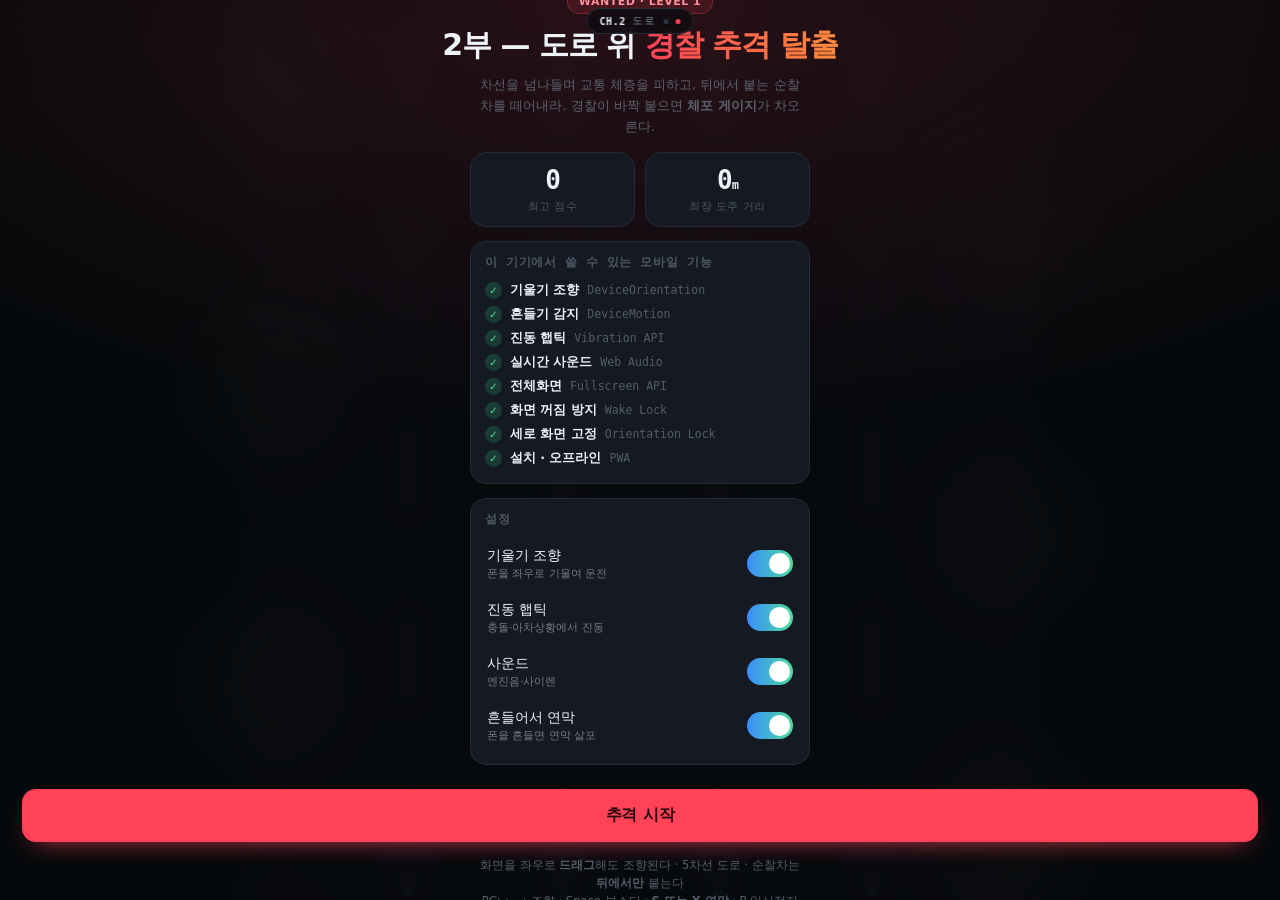
==== commit 2404ce95: "1부와 2부를 하나의 인터페이스로 통합 · shared.css/js 신설 — 공용 색·타이포·버튼, 챕터 칩, 암전 장면 전환 · 1부→2부: 메뉴를 건너뛰고 연결 컷신 재생 후 " ====
--- a/chase.html
+++ b/chase.html
@@ -11,6 +11,7 @@
 <meta name="apple-mobile-web-app-title" content="경찰 추격 탈출">
 <link rel="manifest" href="manifest.webmanifest">
 <link rel="apple-touch-icon" href="icon.svg">
+<script src="shared.js"></script>
 <style>
   :root{
     --safe-t: env(safe-area-inset-top, 0px);
@@ -91,10 +92,39 @@
     background:rgba(8,10,16,.82); border:1px solid rgba(255,255,255,.14); opacity:0; transition:opacity .2s}
   #toast.show{opacity:1}
 </style>
+<link rel="stylesheet" href="shared.css">
+<style>
+  /* 공용 레이어에 맞춘 2부 보정 — 1부와 같은 색·타이포를 쓴다 */
+  body{background:var(--bg)}
+  .sheet{background:radial-gradient(120% 80% at 50% 0%, rgba(255,66,87,.13), transparent 60%), rgba(6,8,11,.92)}
+  h1 span{background:linear-gradient(90deg,var(--red),var(--orange)); -webkit-background-clip:text; background-clip:text; color:transparent}
+  .tag{background:rgba(255,66,87,.14); color:#ff8f9c; border-color:rgba(255,66,87,.32)}
+  .card,.score{background:var(--panel); border-color:var(--line)}
+  .score b{font-family:var(--mono); font-weight:700}
+  .sub,.card h3,.score span,.feat em{color:var(--dim)}
+  .feat em,.card h3{font-family:var(--mono)}
+  #boost{border-color:rgba(87,216,255,.45); color:#cdefff;
+    background:radial-gradient(circle at 50% 120%, rgba(87,216,255,.38), rgba(87,216,255,.07))}
+  #boost.on{background:radial-gradient(circle at 50% 120%, rgba(87,216,255,.85), rgba(87,216,255,.28))}
+  #smoke{border-color:rgba(255,217,160,.42); color:var(--cream);
+    background:radial-gradient(circle at 50% 120%, rgba(255,217,160,.26), rgba(255,217,160,.05))}
+  #toast{background:rgba(20,25,34,.92); border-color:var(--line)}
+</style>
 </head>
-<body>
+<body class="ch2">
 <div id="wrap">
   <canvas id="cv"></canvas>
+
+  <!-- 1부에서 곧장 넘어왔을 때의 연결 장면 -->
+  <div class="x-cut" id="cut">
+    <button class="skip" id="cutSkip">건너뛰기 ›</button>
+    <div class="mark">CHAPTER 2 — 도로</div>
+    <p class="beat" id="beat1">담장 아래로 뛰어내렸다. 발목이 저리지만 멈출 수 없다.<br>숲을 300m 내려가자 국도가 나온다.</p>
+    <p class="beat" id="beat2">갓길에 <b>시동이 걸린 채 서 있는 차</b> 한 대.<br>운전석 문을 당긴다. 열린다.</p>
+    <p class="beat dim" id="beat3">백미러 저 끝에서 파란 불빛이 번진다.</p>
+    <div class="carry" id="cutCarry"></div>
+    <button class="btn go" id="cutGo">액셀을 밟는다</button>
+  </div>
 
   <div id="boost" class="pad hide">부스터<small>NOS</small></div>
   <div id="smoke" class="pad hide">연막<small>흔들기</small></div>
@@ -508,10 +538,12 @@
 
 /* ---------------------------------------------------------------- 화면 전환 */
 function show(id){ ['menu','pause','over'].forEach(k => $('#'+k).classList.toggle('hide', k !== id)); }
+let chapterChip = null;
 function hud(on){
   boostBtn.classList.toggle('hide', !on);
   smokeBtn.classList.toggle('hide', !on);
   $('#pauseBtn').classList.toggle('hide', !on);
+  if(chapterChip) chapterChip.classList.toggle('hide', on);   // 주행 중에는 챕터 칩을 비운다
 }
 function startGame(){
   Audio2.unlock(); Audio2.mute(!opt.sound);
@@ -580,8 +612,8 @@
   toMenu();
 };
 $('#pauseBtn').onclick  = () => doPause();
-$('#prisonBtn').onclick = () => { location.href = 'prison.html'; };
-$('#hubBtn').onclick    = () => { location.href = 'index.html'; };
+$('#prisonBtn').onclick = () => X.go('prison.html');
+$('#hubBtn').onclick    = () => X.go('index.html');
 
 /* ---------------------------------------------------------------- 액션 */
 function useSmoke(){
@@ -1101,19 +1133,21 @@
   const top = 14 + (parseFloat(getComputedStyle(document.documentElement).getPropertyValue('--safe-t')) || 0);
   ctx.textBaseline = 'top';
 
+  const MONO = 'ui-monospace,Menlo,Consolas,monospace';   // 1부 HUD와 같은 서체 계열
+
   // 점수
   ctx.textAlign = 'left';
-  ctx.fillStyle = '#fff'; ctx.font = '800 30px -apple-system,system-ui';
+  ctx.fillStyle = '#eef3f8'; ctx.font = '800 30px '+MONO;
   ctx.fillText((score|0).toLocaleString(), 16, top+8);
-  ctx.fillStyle = 'rgba(255,255,255,.45)'; ctx.font = '700 11px system-ui';
+  ctx.fillStyle = 'rgba(238,243,248,.42)'; ctx.font = '700 10px '+MONO;
   ctx.fillText('SCORE  ·  BEST ' + store.best.toLocaleString(), 17, top+42);
 
   // 속도 / 거리
   ctx.textAlign = 'right';
-  ctx.fillStyle = '#fff'; ctx.font = '800 22px system-ui';
+  ctx.fillStyle = '#eef3f8'; ctx.font = '800 21px '+MONO;
   ctx.fillText((player.v/4|0) + ' km/h', W-70, top+10);
-  ctx.fillStyle = 'rgba(255,255,255,.45)'; ctx.font = '700 11px system-ui';
-  ctx.fillText((dist|0).toLocaleString() + ' m  ·  LEVEL ' + heat, W-70, top+38);
+  ctx.fillStyle = 'rgba(238,243,248,.42)'; ctx.font = '700 10px '+MONO;
+  ctx.fillText((dist|0).toLocaleString() + ' m  ·  CH.2 / LV ' + heat, W-70, top+38);
 
   // 콤보
   if(combo > 0){
@@ -1127,7 +1161,7 @@
   ctx.fillStyle = 'rgba(255,255,255,.10)'; rr(bx,by,bw,bh,5); ctx.fill();
   const fh = bh*capture/100;
   const grad = ctx.createLinearGradient(0,by+bh-fh,0,by+bh);
-  grad.addColorStop(0,'#ff2b40'); grad.addColorStop(1,'#ffb03b');
+  grad.addColorStop(0,'#ff4257'); grad.addColorStop(1,'#ff8a3d');
   ctx.fillStyle = grad; rr(bx, by+bh-fh, bw, fh, 5); ctx.fill();
   if(capture > 60){
     ctx.save(); ctx.globalAlpha = 0.5+0.5*Math.sin(performance.now()/90);
@@ -1139,7 +1173,7 @@
   ctx.fillStyle = 'rgba(255,255,255,.10)'; rr(ex,by,bw,bh,5); ctx.fill();
   const eh = bh*boostFuel/100;
   const g2 = ctx.createLinearGradient(0,by+bh-eh,0,by+bh);
-  g2.addColorStop(0,'#8fd0ff'); g2.addColorStop(1,'#2f7fe8');
+  g2.addColorStop(0,'#a8e8ff'); g2.addColorStop(1,'#2ba6d6');
   ctx.fillStyle = g2; rr(ex, by+bh-eh, bw, eh, 5); ctx.fill();
 
   ctx.fillStyle='rgba(255,255,255,.35)'; ctx.font='700 9px system-ui';
@@ -1184,8 +1218,44 @@
   }
 }
 
+/* ---------------------------------------------------------------- 1부 → 2부 연결 장면
+   담장을 넘은 직후라면 메뉴를 건너뛰고 곧바로 이어지는 장면을 보여준 뒤 주행을 시작한다. */
+function runCutscene(){
+  const cut = $('#cut');
+  cut.classList.add('show');
+  $('#cutCarry').innerHTML =
+    '<div class="tr">1부 기록<b>'+Carry.grade+' · '+Carry.time+'초</b></div>'+
+    '<div class="tr">챙겨 나온 것<b>연막 '+Carry.smoke+' · 부스터 '+Carry.boost+'%</b></div>'+
+    (Carry.bonus ? '<div class="tr">탈옥 보너스<b>+'+Carry.bonus.toLocaleString()+'</b></div>' : '')+
+    '<div class="tr">'+(Carry.startCapture ? '수배 확산' : '추격까지')+
+      '<b>'+(Carry.startCapture ? '게이지 '+Carry.startCapture+'%로 시작' : Carry.copDelay+'초')+'</b></div>';
+
+  const steps = [
+    [ 200, () => $('#beat1').classList.add('in')],
+    [1900, () => $('#beat2').classList.add('in')],
+    [3500, () => $('#beat3').classList.add('in')],
+    [4400, () => $('#cutCarry').classList.add('in')],
+    [5000, () => $('#cutGo').classList.add('in')],
+  ];
+  const timers = steps.map(([ms, fn]) => setTimeout(fn, ms));
+  const finishIntro = () => {           // 건너뛰기 — 남은 연출을 즉시 끝낸다
+    timers.forEach(clearTimeout);
+    steps.forEach(([,fn]) => fn());
+  };
+  $('#cutSkip').onclick = finishIntro;
+  $('#cutGo').onclick = () => {
+    timers.forEach(clearTimeout);
+    cut.classList.remove('show');
+    startGame();
+  };
+}
+
 /* ---------------------------------------------------------------- 부트 */
-resize(); renderFeatures(); renderCarry(); toMenu();
+resize(); renderFeatures(); renderCarry();
+chapterChip = X.chip(2);
+const jumped = Carry && X.cameFromPrison();
+toMenu();
+if(jumped){ show(null); chapterChip.classList.add('hide'); runCutscene(); }
 if(opt.tilt && !feat.tiltPerm) requestTilt();      // 안드로이드/데스크톱은 즉시 부착
 rafId = requestAnimationFrame(t => { lastT = t; frame(t); });
 
--- a/shared.css
+++ b/shared.css
@@ -0,0 +1,93 @@
+/* =========================================================================
+   ESCAPE 7 — 공용 인터페이스 레이어
+   허브 · 1부(감옥) · 2부(도로)가 같은 색·타이포·버튼·전환을 쓰도록 맞춘다.
+   각 페이지의 <style> 뒤에 로드되어 공통 규칙을 덮어쓴다.
+   ========================================================================= */
+:root{
+  --bg:#0a0c10; --panel:#141922; --line:#242c38;
+  --fg:#eef3f8; --dim:#8494a4;
+  --orange:#ff8a3d; --cream:#ffd9a0; --red:#ff4257; --cyan:#57d8ff; --green:#5be08a;
+  --mono:ui-monospace,SFMono-Regular,Menlo,Consolas,monospace;
+  --sans:"Pretendard","Apple SD Gothic Neo","Malgun Gothic",system-ui,sans-serif;
+
+  /* 챕터별 강조색 — 1부 주황, 2부 적색 */
+  --accent:var(--orange); --accent-ink:#20120a;
+  --radius:14px;
+}
+body.ch2{ --accent:var(--red); --accent-ink:#2a0a0e; }
+
+html,body{ background:var(--bg); color:var(--fg); font-family:var(--sans); }
+
+/* ---------------- 공용 버튼 ---------------- */
+.btn{
+  appearance:none; border:0; width:100%; display:block; text-align:center; text-decoration:none;
+  padding:16px; margin-top:10px; border-radius:var(--radius);
+  background:var(--accent); color:var(--accent-ink);
+  font-family:var(--sans); font-size:16px; font-weight:900; letter-spacing:-.01em;
+  box-shadow:0 10px 26px -14px var(--accent);
+}
+.btn.ghost{
+  background:transparent; border:1px solid var(--line); color:var(--dim);
+  font-weight:600; font-size:13.5px; padding:13px; box-shadow:none;
+}
+.btn:active{ transform:translateY(1px); }
+.btn small{ display:block; font-size:11.5px; font-weight:600; opacity:.72; margin-top:3px; }
+
+/* ---------------- 챕터 표시 ---------------- */
+.x-chip{
+  position:fixed; top:calc(8px + env(safe-area-inset-top)); left:50%; transform:translateX(-50%);
+  z-index:60; display:flex; gap:7px; align-items:center;
+  font-family:var(--mono); font-size:10px; letter-spacing:.18em; color:var(--dim);
+  background:rgba(10,12,16,.74); border:1px solid var(--line); border-radius:99px;
+  padding:5px 12px; backdrop-filter:blur(6px); -webkit-backdrop-filter:blur(6px); pointer-events:none;
+  transition:opacity .3s;
+}
+.x-chip b{ color:var(--fg); font-weight:700; letter-spacing:.06em; }
+.x-chip .dot{ width:5px; height:5px; border-radius:50%; background:#2c3543; }
+.x-chip .dot.on{ background:var(--accent); }
+.x-chip.hide{ opacity:0; }
+
+/* ---------------- 장면 전환 암전 ---------------- */
+#x-fade{
+  position:fixed; inset:0; background:#05070a; z-index:9998;
+  opacity:1; pointer-events:none; transition:opacity .45s ease;
+}
+#x-fade.clear{ opacity:0; }
+#x-fade.on{ opacity:1; }
+
+/* ---------------- 컷신(장 사이 연결 화면) ---------------- */
+.x-cut{
+  position:fixed; inset:0; z-index:70; display:none; flex-direction:column;
+  align-items:center; justify-content:center; text-align:center;
+  padding:calc(28px + env(safe-area-inset-top)) 24px calc(28px + env(safe-area-inset-bottom));
+  background:radial-gradient(120% 70% at 50% 0%, #171d26 0%, #06080b 60%);
+  font-family:var(--sans);
+}
+.x-cut.show{ display:flex; }
+.x-cut .mark{
+  font-family:var(--mono); font-size:10.5px; letter-spacing:.34em; color:var(--accent); margin-bottom:18px;
+}
+.x-cut .beat{
+  font-size:17px; line-height:1.85; color:#c9d3de; max-width:330px; margin:0 0 14px;
+  opacity:0; transform:translateY(8px); transition:opacity .5s ease, transform .5s ease;
+}
+.x-cut .beat.in{ opacity:1; transform:none; }
+.x-cut .beat b{ color:var(--fg); }
+.x-cut .beat.dim{ font-size:14px; color:var(--dim); }
+.x-cut .carry{
+  opacity:0; transition:opacity .5s ease; width:100%; max-width:330px; margin:6px 0 4px;
+  border:1px solid var(--line); border-radius:var(--radius); background:rgba(20,25,34,.6); padding:12px 14px;
+}
+.x-cut .carry.in{ opacity:1; }
+.x-cut .carry .tr{
+  display:flex; font-family:var(--mono); font-size:12px; color:var(--dim);
+  padding:5px 0; border-bottom:1px solid #1b222c;
+}
+.x-cut .carry .tr:last-child{ border-bottom:0; }
+.x-cut .carry .tr b{ margin-left:auto; color:var(--fg); font-weight:400; }
+.x-cut .go{ width:100%; max-width:330px; opacity:0; transition:opacity .45s ease; }
+.x-cut .go.in{ opacity:1; }
+.x-cut .skip{
+  position:absolute; right:16px; top:calc(14px + env(safe-area-inset-top));
+  font-family:var(--mono); font-size:11px; color:#6d7986; background:none; border:0; padding:8px;
+}
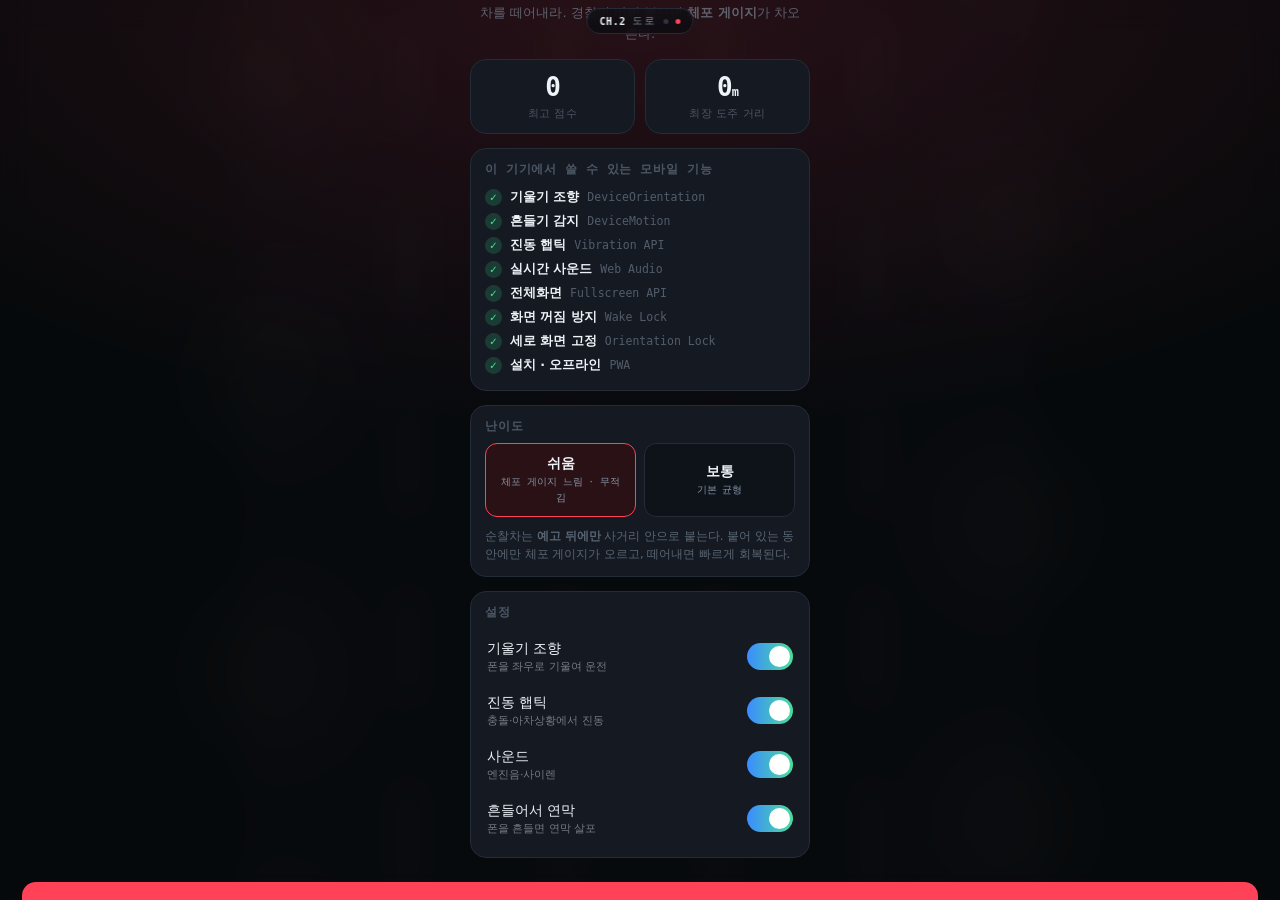
==== commit 1908576b: "2부 판정을 눈에 보이게 다시 짜고 난이도를 완화 판정 · 체포 사거리(LOCK)를 붉은 점선으로 화면에 그린다 — 그 안에 있을 때만 게이지 상승 · 순찰차는 붙는다 예고 화살표" ====
--- a/chase.html
+++ b/chase.html
@@ -109,6 +109,12 @@
   #smoke{border-color:rgba(255,217,160,.42); color:var(--cream);
     background:radial-gradient(circle at 50% 120%, rgba(255,217,160,.26), rgba(255,217,160,.05))}
   #toast{background:rgba(20,25,34,.92); border-color:var(--line)}
+  .opts{display:flex; gap:8px}
+  .opt{flex:1; appearance:none; border:1px solid var(--line); background:#0e1219; color:var(--fg);
+    border-radius:12px; padding:11px 8px; font-family:inherit; text-align:center}
+  .opt.on{border-color:var(--accent); background:#2a1116}
+  .opt b{display:block; font-size:14px}
+  .opt span{font-family:var(--mono); font-size:9.5px; color:var(--dim)}
 </style>
 </head>
 <body class="ch2">
@@ -151,6 +157,16 @@
     <div class="card">
       <h3>이 기기에서 쓸 수 있는 모바일 기능</h3>
       <div id="featList"></div>
+    </div>
+
+    <div class="card">
+      <h3>난이도</h3>
+      <div class="opts">
+        <button class="opt" data-diff="easy"><b>쉬움</b><span>체포 게이지 느림 · 무적 김</span></button>
+        <button class="opt" data-diff="normal"><b>보통</b><span>기본 균형</span></button>
+      </div>
+      <p class="sub" style="margin:10px 0 0;font-size:11.5px">순찰차는 <b>예고 뒤에만</b> 사거리 안으로 붙는다.
+        붙어 있는 동안에만 체포 게이지가 오르고, 떼어내면 빠르게 회복된다.</p>
     </div>
 
     <div class="toggles card">
@@ -228,6 +244,8 @@
   road.lane = road.w / LANES;
   car.w = Math.min(road.lane*0.66, W*0.13); car.h = car.w*2.0;
   car.y = H*0.72;
+  // 체포 사거리 — 반드시 화면 안에 들어오게 잡는다(선이 보여야 규칙이 보인다)
+  LOCK = Math.min(car.h*1.7, (H - car.y)*0.72);
   if(player && state === 'menu') player.x = W/2;
 }
 const wrapEl = $('#wrap');
@@ -239,10 +257,21 @@
 const road = { x:0, w:0, lane:0 };
 const car  = { w:0, h:0, y:0 };
 
+/* 판정 상수 — 그림과 히트박스를 맞춘다(차 폭은 바퀴까지 그려지므로 좁게 잡는다) */
+const HIT_X = 0.62, HIT_Y = 0.80;
+let LOCK = 0;                       // 체포 사거리: 이 안으로 들어와야 게이지가 오른다
+
+/* 난이도 — 1부와 같은 방식으로 고른다 */
+const DIFFS = {
+  easy:   { name:'쉬움', cap:0.62, relief:1.35, inv:1.7, traffic:1.25, speed:0.88, hazardFrom:6 },
+  normal: { name:'보통', cap:1.00, relief:1.00, inv:1.3, traffic:1.00, speed:1.00, hazardFrom:5 }
+};
+let DIFF = DIFFS.easy;
+
 let state = 'menu';              // menu | playing | pause | over
 let player, cops, traffic, items, hazards, parts;
 let dist, score, combo, comboT, heat, capture, shakeAmt, scrollY, flash;
-let boostFuel, boostOn, smokeStock, smokeT, blowoutT, crashT, stats;
+let boostFuel, boostOn, smokeStock, smokeT, blowoutT, crashT, invT, stats;
 let lastT = 0, rafId = 0;
 
 const store = {
@@ -333,6 +362,16 @@
   if(k==='sound') Audio2.mute(!opt.sound);
   if(k==='haptic' && opt[k]) buzz(20);
 }));
+
+/* ---------------------------------------------------------------- 난이도 선택 */
+function setDiff(k, save){
+  DIFF = DIFFS[k] || DIFFS.easy;
+  document.querySelectorAll('.opt[data-diff]').forEach(b => b.classList.toggle('on', b.dataset.diff === k));
+  if(save) localStorage.setItem('pce.diff', k);
+}
+document.querySelectorAll('.opt[data-diff]').forEach(b =>
+  b.addEventListener('click', () => { setDiff(b.dataset.diff, true); buzz(12); }));
+setDiff(localStorage.getItem('pce.diff') || 'easy', false);
 
 /* ---------------------------------------------------------------- 햅틱 */
 function buzz(p){ if(opt.haptic && feat.vibrate){ try{ navigator.vibrate(p); }catch(e){} } }
@@ -521,7 +560,7 @@
   cops = []; traffic = []; items = []; hazards = []; parts = [];
   dist = 0; score = 0; combo = 0; comboT = 0; heat = 1; capture = 0;
   shakeAmt = 0; scrollY = 0; flash = 0;
-  boostFuel = 100; boostOn = 0; smokeStock = 2; smokeT = 0; blowoutT = 0; crashT = 0;
+  boostFuel = 100; boostOn = 0; smokeStock = 2; smokeT = 0; blowoutT = 0; crashT = 0; invT = 0;
   spawn.traffic = 0.8; spawn.cop = 3.2; spawn.item = 4.0; spawn.hazard = 14;
   stats = { near:0, crash:0, copsOut:0, nos:0, smoke:0, top:0 };
 
@@ -629,15 +668,25 @@
 function laneX(i){ return road.x + road.lane*(i+0.5); }
 
 /* ---------------------------------------------------------------- 스폰 */
+/* 전방 밴드에서 최소 2개 차선은 항상 비워 둔다 — "피할 곳이 없어서" 죽는 상황을 없앤다 */
+function freeLanes(){
+  const band = traffic.filter(t => t.y < H*0.55);          // 아직 지나치지 않은 앞쪽 차량들
+  const used = new Set(band.map(t => t.lane));
+  const free = [];
+  for(let l=0; l<LANES; l++) if(!used.has(l)) free.push(l);
+  return free;
+}
 function spawnTraffic(){
-  const lane = (Math.random()*LANES)|0;
-  const truck = Math.random() < 0.22;
-  const w = truck ? road.lane*0.72 : road.lane*0.6;
-  const h = truck ? w*3.0 : w*2.0;
-  const x = laneX(lane) + rand(-road.lane*0.08, road.lane*0.08);
-  // 너무 겹치는 스폰 방지
-  for(const t of traffic) if(Math.abs(t.x-x) < road.lane*0.95 && t.y > -h*3.2) return;
-  traffic.push({ x, y:-h-20, w, h, v:rand(150,265) * (truck?0.8:1), truck,
+  const free = freeLanes();
+  if(free.length <= 2) return;                             // 두 줄은 반드시 남긴다
+  const lane = pick(free);
+  const truck = Math.random() < 0.18;
+  const w = truck ? road.lane*0.7 : road.lane*0.58;
+  const h = truck ? w*2.8 : w*2.0;
+  const x = laneX(lane);
+  // 세로로도 너무 붙지 않게
+  for(const t of traffic) if(t.lane === lane && t.y < h*3.4) return;
+  traffic.push({ x, y:-h-20, lane, w, h, v:rand(170,275) * (truck?0.82:1), truck,
     col:pick(['#e2e8f2','#9aa6b8','#2f6fd0','#c2402f','#f0b429','#3d4655','#26a065','#7d4bd8']),
     passed:false, nearOK:true });
 }
@@ -646,8 +695,9 @@
     x: clamp(player.x + rand(-road.lane*1.8, road.lane*1.8), road.x+road.lane*0.4, road.x+road.w-road.lane*0.4),
     y: H + rand(70, 240),                       // 항상 화면 아래(뒤쪽)에서만 등장
     w: car.w*1.02, h: car.h*1.02,
-    gap: rand(200, 320), agg: rand(0.7,1.05), phase: Math.random()*6,
-    dead:0, spin:0, sx:0
+    gap: rand(260, 380), agg: rand(0.8,1.05), phase: Math.random()*6,
+    mode:'follow', t: rand(2.2, 4.0),           // follow → warn(예고) → push(밀어붙이기) 순환
+    lock:0, dead:0, spin:0, sx:0
   });
   toast('🚨 순찰차 추가 투입', 1200);
 }
@@ -665,8 +715,8 @@
 /* ---------------------------------------------------------------- 업데이트 */
 function update(dt){
   /* --- 난이도 --- */
-  heat = 1 + Math.min(9, (dist/620)|0);
-  const baseV = 430 + Math.min(560, dist*0.075);
+  heat = 1 + Math.min(9, (dist/780)|0);
+  const baseV = (410 + Math.min(430, dist*0.05)) * DIFF.speed;
 
   /* --- 조향 입력 --- */
   let steer = 0;
@@ -680,10 +730,10 @@
   const wantBoost = input.boost && boostFuel > 1 && crashT <= 0;
   if(wantBoost){
     if(boostOn <= 0){ Audio2.nos(); buzz(30); stats.nos++; }
-    boostOn = 0.2; boostFuel = Math.max(0, boostFuel - 26*dt);
+    boostOn = 0.2; boostFuel = Math.max(0, boostFuel - 32*dt);
   } else {
     boostOn = Math.max(0, boostOn - dt);
-    boostFuel = Math.min(100, boostFuel + (dist>0?6.5:0)*dt);
+    boostFuel = Math.min(100, boostFuel + (dist>0?4.5:0)*dt);
   }
   boostBtn.classList.toggle('on', wantBoost);
   boostBtn.classList.toggle('dim', boostFuel < 8);
@@ -692,7 +742,7 @@
   smokeBtn.querySelector('small').textContent = smokeStock>0 ? ('×'+smokeStock) : '없음';
 
   /* --- 속도 --- */
-  let target = baseV * (wantBoost?1.65:1) * (blowoutT>0?0.62:1) * (crashT>0?0.42:1);
+  let target = baseV * (wantBoost?1.7:1) * (blowoutT>0?0.75:1) * (crashT>0?0.6:1);
   player.v = lerp(player.v, target, dt * (target > player.v ? 1.8 : 4.2));
   stats.top = Math.max(stats.top, player.v);
   scrollY += player.v * dt;
@@ -716,6 +766,7 @@
   smokeT = Math.max(0, smokeT - dt);
   blowoutT = Math.max(0, blowoutT - dt);
   crashT = Math.max(0, crashT - dt);
+  invT = Math.max(0, invT - dt);
   shakeCool = Math.max(0, shakeCool - dt);
   comboT = Math.max(0, comboT - dt); if(comboT <= 0) combo = 0;
   shakeAmt *= Math.pow(0.0009, dt);
@@ -723,17 +774,20 @@
 
   /* --- 스폰 --- */
   spawn.traffic -= dt;
-  if(spawn.traffic <= 0){ spawnTraffic(); spawn.traffic = rand(0.36, 0.92) * (1 - Math.min(0.42, heat*0.045)); }
+  if(spawn.traffic <= 0){
+    spawnTraffic();
+    spawn.traffic = rand(0.5, 1.05) * DIFF.traffic * (1 - Math.min(0.3, heat*0.032));
+  }
   spawn.cop -= dt;
   if(spawn.cop <= 0){
-    if(cops.filter(c=>!c.dead).length < Math.min(4, 1 + (heat/3|0))) spawnCop();
-    spawn.cop = rand(5, 9);
+    if(cops.filter(c=>!c.dead).length < Math.min(3, 1 + (heat/4|0))) spawnCop();
+    spawn.cop = rand(4.5, 7.5);
   }
   spawn.item -= dt;
-  if(spawn.item <= 0){ spawnItem(); spawn.item = rand(4.5, 9); }
-  if(heat >= 3){
+  if(spawn.item <= 0){ spawnItem(); spawn.item = rand(4, 7.5); }
+  if(heat >= DIFF.hazardFrom){
     spawn.hazard -= dt;
-    if(spawn.hazard <= 0){ spawnHazard(); spawn.hazard = rand(9, 18); }
+    if(spawn.hazard <= 0){ spawnHazard(); spawn.hazard = rand(12, 22); }
   }
 
   const pBox = { x:player.x-car.w/2, y:car.y-car.h/2, w:car.w, h:car.h };
@@ -742,22 +796,35 @@
   for(let i=traffic.length-1; i>=0; i--){
     const t = traffic[i];
     t.y += (player.v - t.v) * dt;
-    if(t.y > H + t.h + 40 || t.y < -H*2){ traffic.splice(i,1); continue; }
-
-    if(hit(pBox, box(t), 0.86)){
-      crash(t); traffic.splice(i,1); continue;
+    if(t.y > H + 50 || t.y < -H*2){ traffic.splice(i,1); continue; }   // 화면을 벗어나면 즉시 제거
+
+    const dx = Math.abs(t.x - player.x), dy = Math.abs(t.y - car.y);
+
+    /* 접촉 판정 — 그림대로, 그리고 두 단계로 나눈다
+       · 살짝 스치면(가로 겹침이 얕음) 스크래치: 불꽃 + 약간 감속, 게임 흐름은 유지
+       · 제대로 박으면 충돌: 크게 감속 + 무적 시간 부여(연쇄 충돌 방지)          */
+    const overlapX = (car.w + t.w)*0.5*HIT_X - dx;
+    const overlapY = (car.h + t.h)*0.5*HIT_Y - dy;
+    if(invT <= 0 && overlapX > 0 && overlapY > 0){
+      if(overlapX < car.w*0.34){                        // 옆구리를 스쳤다
+        invT = 0.30; player.v *= 0.94;
+        player.x += Math.sign(player.x - t.x || 1) * car.w*0.5;
+        sparks((player.x + t.x)/2, car.y); Audio2.scrape(); buzz(18);
+        shakeAmt = Math.max(shakeAmt, 5);
+      } else {                                          // 정면으로 박았다
+        crash(t); traffic.splice(i,1); continue;
+      }
     }
-    // 아차 상황
-    const dx = Math.abs(t.x - player.x), dy = Math.abs(t.y - car.y);
-    if(t.nearOK && dy < (t.h+car.h)*0.45 && dx < (t.w+car.w)*0.62){
+    // 아차 상황 — 접촉하지 않고 스칠 듯 지나갔을 때만
+    if(t.nearOK && dy < (t.h+car.h)*0.45 && overlapX <= 0 && overlapX > -car.w*0.55){
       t.nearOK = false; combo = Math.min(9, combo+1); comboT = 2.4; score += 26 + combo*8;
       stats.near++; Audio2.near(); buzz(12);
       parts.push({ x:(t.x+player.x)/2, y:car.y, vx:0, vy:0, life:0.5, r:0, c:'rgba(255,255,255,', fade:1, text:'+'+(26+combo*8) });
     }
-    // 경찰 vs 차량 → 경찰 스핀아웃
+    // 경찰 vs 차량 → 경찰 스핀아웃 (화면 안에서, 플레이어가 보는 앞에서만 일어난다)
     for(const c of cops){
-      if(c.dead) continue;
-      if(hit(box(c), box(t), 0.8)){
+      if(c.dead || c.y > H - 10) continue;
+      if(hit(box(c), box(t), 0.66)){          // 경찰이 스치기만 해도 이탈하진 않게
         c.dead = 1; c.spin = 0; c.sx = Math.sign(c.x - t.x) || 1;
         stats.copsOut++; score += 220; Audio2.copOut(); buzz([40,30,60]);
         toast('순찰차 한 대 이탈! +220', 1300);
@@ -783,8 +850,8 @@
     const z = hazards[i]; z.y += player.v*dt;
     if(z.y > H+40){ hazards.splice(i,1); continue; }
     if(!z.hit && Math.abs(z.y - car.y) < (z.h+car.h)*0.42 &&
-       player.x+car.w*0.35 > z.x && player.x-car.w*0.35 < z.x+z.w){
-      z.hit = true; blowoutT = 4.0; shakeAmt = 16; capture = Math.min(100, capture+9);
+       player.x+car.w*0.3 > z.x && player.x-car.w*0.3 < z.x+z.w){
+      z.hit = true; blowoutT = 2.5; shakeAmt = 16; capture = Math.min(100, capture+3);
       Audio2.crash(); buzz([60,40,120]); toast('타이어 펑크! 속도 저하', 1800);
       for(let k=0;k<18;k++) parts.push({ x:player.x, y:car.y+car.h*0.4, vx:rand(-200,200), vy:rand(-40,260),
         life:rand(.3,.7), r:rand(2,6), c:'rgba(70,70,80,', fade:1.4 });
@@ -804,48 +871,96 @@
     }
 
     const blinded = smokeT > 0;
-    const aggr = c.agg * (0.55 + heat*0.075) * (blinded ? 0.15 : 1);
-
-    // 세로: 플레이어 뒤쪽 gap 지점을 목표로 접근 (앞으로는 절대 나오지 않는다)
-    const gapTarget = blinded ? 340
-      : Math.max(car.h*0.5, (210 - heat*11) * (crashT > 0 ? 0.3 : 1));  // 충돌로 느려지면 바짝 붙어 추돌
-    c.gap = lerp(c.gap, gapTarget, dt*0.5);
+    const aggr = c.agg * (0.72 + heat*0.05) * (blinded ? 0.15 : 1);
+
+    /* 행동 주기 — 평소엔 사거리 밖에서 따라오다가, 예고 후에만 밀어붙인다.
+       "언제 게이지가 오르는지"를 플레이어가 미리 알 수 있게 만드는 장치다. */
+    if(blinded){                                // 연막에 시야를 잃으면 밀어붙이기가 끊긴다
+      if(c.mode !== 'follow'){ c.mode = 'follow'; c.t = rand(2.4, 3.6); }
+    } else {
+      c.t -= dt;
+      if(c.t <= 0){
+        if(c.mode === 'follow'){ c.mode = 'warn'; c.t = 0.75; buzz([10,60,10]); }
+        else if(c.mode === 'warn'){ c.mode = 'push'; c.t = 2.0 + Math.min(1.4, heat*0.12); }
+        else { c.mode = 'follow'; c.t = rand(3.8, 5.6) - Math.min(1.8, heat*0.14); }
+      }
+    }
+
+    /* 세로: 사거리(LOCK) 바깥이 기본 위치, 밀어붙일 때만 안으로 들어온다.
+       여기에 속도 차이를 더한다 — 느리게 달리면 그만큼 따라붙고, 빠르면 벌어진다.
+       "속도를 잃으면 잡힌다"는 직관이 그대로 판정이 되도록.                      */
+    const spd = clamp(player.v / baseV, 0.45, 1.5);
+    const slowPull = (1 - spd) * LOCK * 1.25;
+    const gapBase = blinded ? 380
+      : c.mode === 'push' ? car.h*0.8
+      : c.mode === 'warn' ? LOCK*0.95
+      : LOCK + 46 - Math.min(26, heat*2.6);       // 평소엔 사거리 바로 뒤 — 화면에 보이는 위치
+    const gapTarget = Math.max(car.h*0.55, gapBase - slowPull);
+    c.gap = lerp(c.gap, gapTarget, dt*(c.mode==='push'?3.4:2.0));
     const ty = car.y + c.gap;
-    c.y += (ty - c.y) * clamp(1.6*aggr, .2, 4) * dt;
-    // 부스터 중이면 뒤로 밀림
-    if(boostOn > 0 && !blinded) c.y += 210*dt;
-    if(blinded) c.y += 150*dt;
-    c.y = Math.max(c.y, car.y + car.h*0.45);    // 추월 금지 — 항상 뒤쪽에 머문다
-
-    // 가로: 플레이어 추적 + 흔들림
-    const tx = blinded ? c.x + Math.sin(c.phase*0.3)*80 : player.x + Math.sin(c.phase*0.35)*road.lane*0.25;
-    c.x = lerp(c.x, tx, clamp(1.5*aggr, .15, 3.4)*dt);
+    c.y += (ty - c.y) * clamp(2.6*aggr, .3, 6) * dt;
+    if(boostOn > 0 && !blinded) c.y += 130*dt;  // 부스터로 벌리되, 그것만으로 끝나진 않는다
+    if(blinded) c.y += 170*dt;
+    c.y = Math.max(c.y, car.y + car.h*0.5);     // 추월 금지 — 항상 뒤쪽에 머문다
+
+    /* 가로: 플레이어 추적 + 흔들림.
+       앞차는 피해서 달린다 — 다만 밀어붙이는 중에는 플레이어만 보므로,
+       교통 속으로 유도하면 그때 박아 이탈시킬 수 있다. */
+    let tx;
+    if(blinded){
+      tx = c.x + Math.sin(c.phase*0.3)*80;                         // 연막 속에서는 갈지자
+    } else {
+      // 앞이 트인 차선 중 플레이어에 가까운 쪽을 고른다 (밀어붙일 때는 플레이어 쪽을 더 크게 본다)
+      let bestX = player.x, bestScore = -1e9;
+      const pull = c.mode === 'push' ? 2.4 : 0.85;
+      for(let l=0; l<LANES; l++){
+        const lx = laneX(l);
+        let clear = 1e6;
+        for(const t of traffic){
+          const ahead = c.y - t.y;
+          if(ahead > -c.h && ahead < c.h*6 && Math.abs(t.x - lx) < (t.w + c.w)*0.55)
+            clear = Math.min(clear, ahead + c.h);
+        }
+        const s = Math.min(clear, 620) - Math.abs(lx - player.x)*pull;
+        if(s > bestScore){ bestScore = s; bestX = lx; }
+      }
+      tx = bestX + Math.sin(c.phase*0.35)*road.lane*0.18;
+    }
+    c.x = lerp(c.x, tx, clamp(2.6*aggr, .6, 4.5)*dt);
     c.x = clamp(c.x, road.x+c.w*0.5, road.x+road.w-c.w*0.5);
     if(c.y > H+260){ cops.splice(i,1); continue; }
 
     const d = Math.hypot(c.x-player.x, c.y-car.y);
     closest = Math.min(closest, d);
 
-    // 물리 접촉 = 강한 체포 진행 + 밀림
-    if(hit(pBox, box(c), 0.82)){
-      capture = Math.min(100, capture + 26*dt);
-      player.v *= (1 - 1.6*dt);
-      player.x += Math.sign(player.x - c.x || 1) * 150 * dt;
-      shakeAmt = Math.max(shakeAmt, 10); flash = Math.max(flash, .5);
+    // 물리 접촉 = 뒤를 받혔다
+    if(hit(pBox, box(c), 0.78)){
+      capture = Math.min(100, capture + 16*dt*DIFF.cap);
+      player.v *= (1 - 1.1*dt);
+      player.x += Math.sign(player.x - c.x || 1) * 130 * dt;
+      shakeAmt = Math.max(shakeAmt, 8); flash = Math.max(flash, .4);
       if(Math.random() < dt*8){ Audio2.scrape(); buzz(20); }
     }
-    // 근접 = 체포 게이지 상승
-    const range = H*0.42;
-    if(d < range && !blinded){
-      const p = 1 - d/range; chasing = Math.max(chasing, p);
-      capture = Math.min(100, capture + p*p*11*dt);
+
+    /* 체포 게이지 — 사거리(LOCK) 안에 들어왔을 때만 오른다.
+       세로 간격이 가까울수록, 같은 차선에 가까울수록 빠르다. */
+    const gapNow = c.y - car.y;
+    c.lock = 0;
+    if(gapNow < LOCK && !blinded){
+      const near = 1 - gapNow/LOCK;                                   // 0~1
+      const lat  = clamp(1 - (Math.abs(c.x-player.x) - car.w*0.8) / (road.lane*1.7), 0, 1);
+      const p = near * lat;
+      c.lock = p;
+      chasing = Math.max(chasing, p);
+      capture = Math.min(100, capture + p * 17 * DIFF.cap * dt);
     }
   }
   // 게이지가 가득 차면 검거 — 회복을 적용하기 전에 판정한다
   if(capture >= 100){ gameOver('bust'); return; }
-  if(capture > 78 && Math.random() < dt*3) buzz(18);
-  // 떼어냈으면 회복
-  const relief = (chasing < 0.12 ? 9 : 1.5) + (smokeT>0?16:0) + (boostOn>0?4:0);
+  if(capture > 80 && Math.random() < dt*3) buzz(18);
+  // 사거리를 벗어났으면 빠르게 회복된다
+  const relief = (chasing < 0.05 ? 9 : chasing < 0.3 ? 4 : 1) * DIFF.relief
+                 + (smokeT>0?16:0) + (boostOn>0?4:0);
   capture = Math.max(0, capture - relief*dt);
 
   /* --- 사운드 --- */
@@ -879,9 +994,9 @@
     life:rand(.15,.35), r:rand(1.5,3), c:'rgba(255,214,120,', fade:2.4 });
 }
 function crash(t){
-  crashT = 1.15; shakeAmt = 26; flash = 1; combo = 0; stats.crash++;
-  capture = Math.min(100, capture + 13);
-  player.v *= 0.45;
+  crashT = 0.8; invT = DIFF.inv; shakeAmt = 22; flash = 1; combo = 0; stats.crash++;
+  capture = Math.min(100, capture + 4);        // 충돌 자체로는 거의 잡히지 않는다
+  player.v *= 0.68;                            // 속도만 확실히 잃는다
   Audio2.crash(); buzz([120,60,160]);
   for(let i=0;i<34;i++) parts.push({ x:(t.x+player.x)/2, y:(t.y+car.y)/2,
     vx:rand(-320,320), vy:rand(-260,260), life:rand(.3,.9), r:rand(2,6),
@@ -960,6 +1075,21 @@
 
   /* 일반 차량 */
   for(const t of traffic) drawCar(t.x, t.y, t.w, t.h, { body:t.col, cop:false, truck:t.truck, away:true });
+
+  /* 체포 사거리 — 이 선 안으로 순찰차가 들어오면 게이지가 오른다 */
+  if(state === 'playing' && cops.some(c => !c.dead && c.y - car.y < LOCK*1.6)){
+    const ly = car.y + LOCK;
+    ctx.save();
+    ctx.setLineDash([9, 9]); ctx.lineWidth = 2;
+    const hot = cops.some(c => !c.dead && c.lock > 0);
+    ctx.strokeStyle = hot ? 'rgba(255,66,87,.85)' : 'rgba(255,66,87,.42)';
+    ctx.beginPath(); ctx.moveTo(road.x+6, ly); ctx.lineTo(road.x+road.w-6, ly); ctx.stroke();
+    ctx.setLineDash([]);
+    ctx.fillStyle = hot ? 'rgba(255,140,152,.95)' : 'rgba(255,140,152,.6)';
+    ctx.font = '700 9px ui-monospace,Menlo,monospace'; ctx.textAlign = 'left'; ctx.textBaseline = 'bottom';
+    ctx.fillText('체포 사거리', road.x+8, ly-3);
+    ctx.restore();
+  }
 
   /* 경찰 */
   for(const c of cops){
@@ -1090,6 +1220,27 @@
   ctx.fillStyle = on ? '#3b7cff' : '#ff2b40';
   rr(c.x, barY, barW/2, barH, 2); ctx.fill();
   ctx.shadowBlur = 0;
+  /* 밀어붙이기 예고 — 화살표가 뜨면 곧 사거리 안으로 들어온다 */
+  if(!c.dead && c.mode === 'warn'){
+    const a = 0.45 + 0.55*Math.abs(Math.sin(performance.now()/110));
+    ctx.fillStyle = 'rgba(255,66,87,'+a.toFixed(2)+')';
+    const ay = by - c.h*0.28, aw = c.w*0.34;
+    ctx.beginPath(); ctx.moveTo(c.x, ay-14); ctx.lineTo(c.x-aw, ay); ctx.lineTo(c.x+aw, ay); ctx.fill();
+    ctx.font = '800 10px ui-monospace,Menlo,monospace'; ctx.textAlign='center'; ctx.textBaseline='bottom';
+    ctx.fillText('붙는다', c.x, ay-17);
+  }
+  /* 사거리 안에 들어온 상태 — 차체를 붉게 물들여 게이지가 오르는 이유를 보여준다 */
+  if(!c.dead && c.lock > 0){
+    ctx.save();
+    ctx.globalAlpha = clamp(0.25 + c.lock*0.5, 0, .8);
+    ctx.fillStyle = '#ff4257';
+    rr(bx-2, by-2, c.w+4, c.h+4, c.w*0.24); ctx.fill();
+    ctx.restore();
+    ctx.strokeStyle = 'rgba(255,66,87,'+clamp(0.3+c.lock*0.6,0,.95).toFixed(2)+')';
+    ctx.lineWidth = 2; ctx.setLineDash([5,6]);
+    ctx.beginPath(); ctx.moveTo(c.x, by); ctx.lineTo(player.x, car.y+car.h*0.5); ctx.stroke();
+    ctx.setLineDash([]);
+  }
   // 헤드라이트 콘 (앞차인 플레이어를 비춘다)
   if(!c.dead){
     const gg = ctx.createLinearGradient(0, by, 0, by - c.h*1.1);
@@ -1103,6 +1254,8 @@
 function drawPlayer(){
   const x = player.x, y = car.y, w = car.w, h = car.h;
   ctx.save();
+  // 충돌 직후 무적 — 깜빡여서 "지금은 안 맞는다"를 알린다
+  if(invT > 0) ctx.globalAlpha = 0.35 + 0.65*Math.abs(Math.sin(performance.now()/55));
   ctx.translate(x,y); ctx.rotate(player.tilt*0.14); ctx.translate(-x,-y);
   // 부스터 불꽃
   if(boostOn > 0){
@@ -1163,10 +1316,21 @@
   const grad = ctx.createLinearGradient(0,by+bh-fh,0,by+bh);
   grad.addColorStop(0,'#ff4257'); grad.addColorStop(1,'#ff8a3d');
   ctx.fillStyle = grad; rr(bx, by+bh-fh, bw, fh, 5); ctx.fill();
+  // 게이지 수치와 상태를 글자로도 알려준다
+  ctx.textAlign='left'; ctx.font='800 11px ui-monospace,Menlo,monospace';
+  const locking = cops.some(c => !c.dead && c.lock > 0);
   if(capture > 60){
     ctx.save(); ctx.globalAlpha = 0.5+0.5*Math.sin(performance.now()/90);
-    ctx.fillStyle = '#ff5566'; ctx.textAlign='left'; ctx.font='800 11px system-ui';
-    ctx.fillText('체포 임박', bx+16, by+bh-fh-2); ctx.restore();
+    ctx.fillStyle = '#ff5566';
+    ctx.fillText('체포 임박 ' + Math.round(capture) + '%', bx+14, by+bh-fh-2); ctx.restore();
+  } else if(capture > 3){
+    ctx.fillStyle = locking ? 'rgba(255,120,135,.95)' : 'rgba(255,255,255,.45)';
+    ctx.fillText(Math.round(capture) + '%', bx+14, by+bh-fh-2);
+  }
+  if(locking){
+    ctx.save(); ctx.globalAlpha = 0.55+0.45*Math.sin(performance.now()/80);
+    ctx.fillStyle = '#ff4257'; ctx.textAlign='center'; ctx.font='800 13px ui-monospace,Menlo,monospace';
+    ctx.fillText('LOCK — 떼어내라', W/2, top+H*0.045); ctx.restore();
   }
   // 부스터 게이지 (우측 세로 바)
   const ex = W-5-bw;
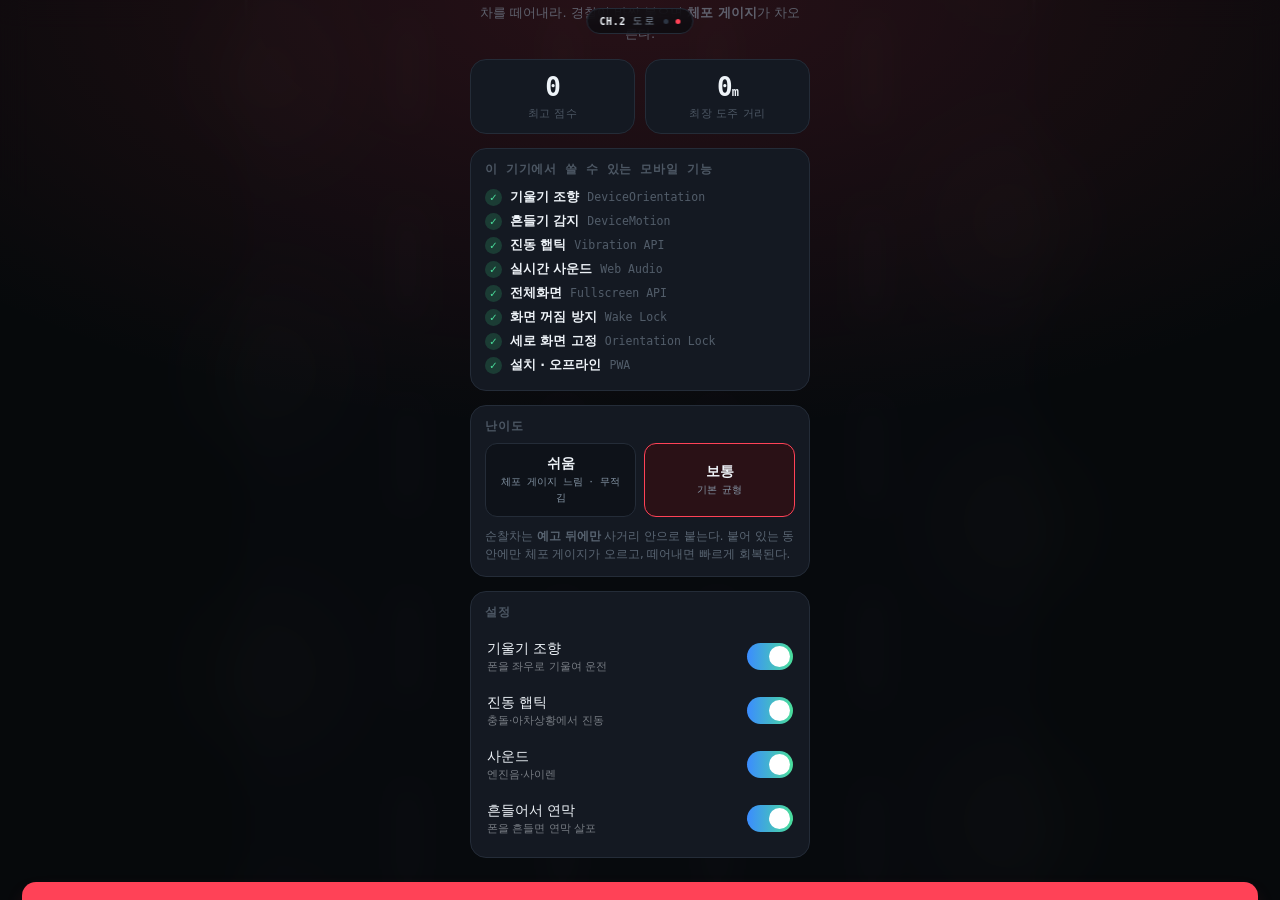
==== commit d098d93c: "2부 재조정 — 순찰차 이탈 부활, 난이도 상향 · 밀어붙이는 중에는 차선 회피 로직을 끄고 플레이어만 쫓게 함 → 유인 스핀아웃이 다시 가능   (이전에는 push 상태에서도 막" ====
--- a/chase.html
+++ b/chase.html
@@ -263,10 +263,10 @@
 
 /* 난이도 — 1부와 같은 방식으로 고른다 */
 const DIFFS = {
-  easy:   { name:'쉬움', cap:0.62, relief:1.35, inv:1.7, traffic:1.25, speed:0.88, hazardFrom:6 },
-  normal: { name:'보통', cap:1.00, relief:1.00, inv:1.3, traffic:1.00, speed:1.00, hazardFrom:5 }
+  easy:   { name:'쉬움', cap:0.72, relief:1.20, inv:1.7, traffic:1.15, speed:0.92, hazardFrom:6 },
+  normal: { name:'보통', cap:1.00, relief:1.00, inv:1.3, traffic:1.00, speed:1.00, hazardFrom:4 }
 };
-let DIFF = DIFFS.easy;
+let DIFF = DIFFS.normal;
 
 let state = 'menu';              // menu | playing | pause | over
 let player, cops, traffic, items, hazards, parts;
@@ -371,7 +371,7 @@
 }
 document.querySelectorAll('.opt[data-diff]').forEach(b =>
   b.addEventListener('click', () => { setDiff(b.dataset.diff, true); buzz(12); }));
-setDiff(localStorage.getItem('pce.diff') || 'easy', false);
+setDiff(localStorage.getItem('pce.diff') || 'normal', false);
 
 /* ---------------------------------------------------------------- 햅틱 */
 function buzz(p){ if(opt.haptic && feat.vibrate){ try{ navigator.vibrate(p); }catch(e){} } }
@@ -715,8 +715,8 @@
 /* ---------------------------------------------------------------- 업데이트 */
 function update(dt){
   /* --- 난이도 --- */
-  heat = 1 + Math.min(9, (dist/780)|0);
-  const baseV = (410 + Math.min(430, dist*0.05)) * DIFF.speed;
+  heat = 1 + Math.min(9, (dist/700)|0);
+  const baseV = (420 + Math.min(520, dist*0.06)) * DIFF.speed;
 
   /* --- 조향 입력 --- */
   let steer = 0;
@@ -780,8 +780,8 @@
   }
   spawn.cop -= dt;
   if(spawn.cop <= 0){
-    if(cops.filter(c=>!c.dead).length < Math.min(3, 1 + (heat/4|0))) spawnCop();
-    spawn.cop = rand(4.5, 7.5);
+    if(cops.filter(c=>!c.dead).length < Math.min(4, 1 + (heat/3|0))) spawnCop();
+    spawn.cop = rand(3.5, 6);
   }
   spawn.item -= dt;
   if(spawn.item <= 0){ spawnItem(); spawn.item = rand(4, 7.5); }
@@ -823,11 +823,12 @@
     }
     // 경찰 vs 차량 → 경찰 스핀아웃 (화면 안에서, 플레이어가 보는 앞에서만 일어난다)
     for(const c of cops){
-      if(c.dead || c.y > H - 10) continue;
-      if(hit(box(c), box(t), 0.66)){          // 경찰이 스치기만 해도 이탈하진 않게
+      if(c.dead || c.y > H + 40) continue;
+      if(hit(box(c), box(t), 0.74)){          // 유인해서 박게 만들면 확실히 이탈한다
         c.dead = 1; c.spin = 0; c.sx = Math.sign(c.x - t.x) || 1;
         stats.copsOut++; score += 220; Audio2.copOut(); buzz([40,30,60]);
         toast('순찰차 한 대 이탈! +220', 1300);
+        spawn.cop = Math.min(spawn.cop, 2.4);      // 무전이 돌아 곧 다음 차가 붙는다
         for(let k=0;k<24;k++) parts.push({ x:c.x, y:c.y, vx:rand(-260,260), vy:rand(-160,220),
           life:rand(.3,.8), r:rand(2,5), c:'rgba(255,190,90,', fade:1.6 });
       }
@@ -880,9 +881,9 @@
     } else {
       c.t -= dt;
       if(c.t <= 0){
-        if(c.mode === 'follow'){ c.mode = 'warn'; c.t = 0.75; buzz([10,60,10]); }
-        else if(c.mode === 'warn'){ c.mode = 'push'; c.t = 2.0 + Math.min(1.4, heat*0.12); }
-        else { c.mode = 'follow'; c.t = rand(3.8, 5.6) - Math.min(1.8, heat*0.14); }
+        if(c.mode === 'follow'){ c.mode = 'warn'; c.t = 0.7; buzz([10,60,10]); }
+        else if(c.mode === 'warn'){ c.mode = 'push'; c.t = 2.4 + Math.min(1.8, heat*0.16); }
+        else { c.mode = 'follow'; c.t = rand(2.6, 4.2) - Math.min(1.9, heat*0.17); }
       }
     }
 
@@ -894,12 +895,12 @@
     const gapBase = blinded ? 380
       : c.mode === 'push' ? car.h*0.8
       : c.mode === 'warn' ? LOCK*0.95
-      : LOCK + 46 - Math.min(26, heat*2.6);       // 평소엔 사거리 바로 뒤 — 화면에 보이는 위치
+      : LOCK + 40 - Math.min(34, heat*3.4);       // 평소엔 사거리 바로 뒤 — 등급이 오를수록 더 바짝
     const gapTarget = Math.max(car.h*0.55, gapBase - slowPull);
     c.gap = lerp(c.gap, gapTarget, dt*(c.mode==='push'?3.4:2.0));
     const ty = car.y + c.gap;
     c.y += (ty - c.y) * clamp(2.6*aggr, .3, 6) * dt;
-    if(boostOn > 0 && !blinded) c.y += 130*dt;  // 부스터로 벌리되, 그것만으로 끝나진 않는다
+    if(boostOn > 0 && !blinded) c.y += 85*dt;   // 부스터로 벌리되, 그것만으로 끝나진 않는다
     if(blinded) c.y += 170*dt;
     c.y = Math.max(c.y, car.y + car.h*0.5);     // 추월 금지 — 항상 뒤쪽에 머문다
 
@@ -909,10 +910,13 @@
     let tx;
     if(blinded){
       tx = c.x + Math.sin(c.phase*0.3)*80;                         // 연막 속에서는 갈지자
+    } else if(c.mode === 'push'){
+      // 밀어붙이는 중에는 앞을 보지 않는다 — 플레이어만 쫓는다.
+      // 이때 교통 쪽으로 유인하면 그대로 박고 이탈한다(스핀아웃).
+      tx = player.x;
     } else {
-      // 앞이 트인 차선 중 플레이어에 가까운 쪽을 고른다 (밀어붙일 때는 플레이어 쪽을 더 크게 본다)
+      // 평소엔 앞이 트인 차선 중 플레이어에 가까운 쪽을 고른다
       let bestX = player.x, bestScore = -1e9;
-      const pull = c.mode === 'push' ? 2.4 : 0.85;
       for(let l=0; l<LANES; l++){
         const lx = laneX(l);
         let clear = 1e6;
@@ -921,7 +925,7 @@
           if(ahead > -c.h && ahead < c.h*6 && Math.abs(t.x - lx) < (t.w + c.w)*0.55)
             clear = Math.min(clear, ahead + c.h);
         }
-        const s = Math.min(clear, 620) - Math.abs(lx - player.x)*pull;
+        const s = Math.min(clear, 620) - Math.abs(lx - player.x)*0.85;
         if(s > bestScore){ bestScore = s; bestX = lx; }
       }
       tx = bestX + Math.sin(c.phase*0.35)*road.lane*0.18;
@@ -935,7 +939,7 @@
 
     // 물리 접촉 = 뒤를 받혔다
     if(hit(pBox, box(c), 0.78)){
-      capture = Math.min(100, capture + 16*dt*DIFF.cap);
+      capture = Math.min(100, capture + 18*dt*DIFF.cap);
       player.v *= (1 - 1.1*dt);
       player.x += Math.sign(player.x - c.x || 1) * 130 * dt;
       shakeAmt = Math.max(shakeAmt, 8); flash = Math.max(flash, .4);
@@ -952,15 +956,15 @@
       const p = near * lat;
       c.lock = p;
       chasing = Math.max(chasing, p);
-      capture = Math.min(100, capture + p * 17 * DIFF.cap * dt);
+      capture = Math.min(100, capture + p * 18 * DIFF.cap * dt);
     }
   }
   // 게이지가 가득 차면 검거 — 회복을 적용하기 전에 판정한다
   if(capture >= 100){ gameOver('bust'); return; }
   if(capture > 80 && Math.random() < dt*3) buzz(18);
   // 사거리를 벗어났으면 빠르게 회복된다
-  const relief = (chasing < 0.05 ? 9 : chasing < 0.3 ? 4 : 1) * DIFF.relief
-                 + (smokeT>0?16:0) + (boostOn>0?4:0);
+  const relief = (chasing < 0.05 ? 6 : chasing < 0.3 ? 2.6 : 0.7) * DIFF.relief
+                 + (smokeT>0?15:0) + (boostOn>0?2:0);
   capture = Math.max(0, capture - relief*dt);
 
   /* --- 사운드 --- */
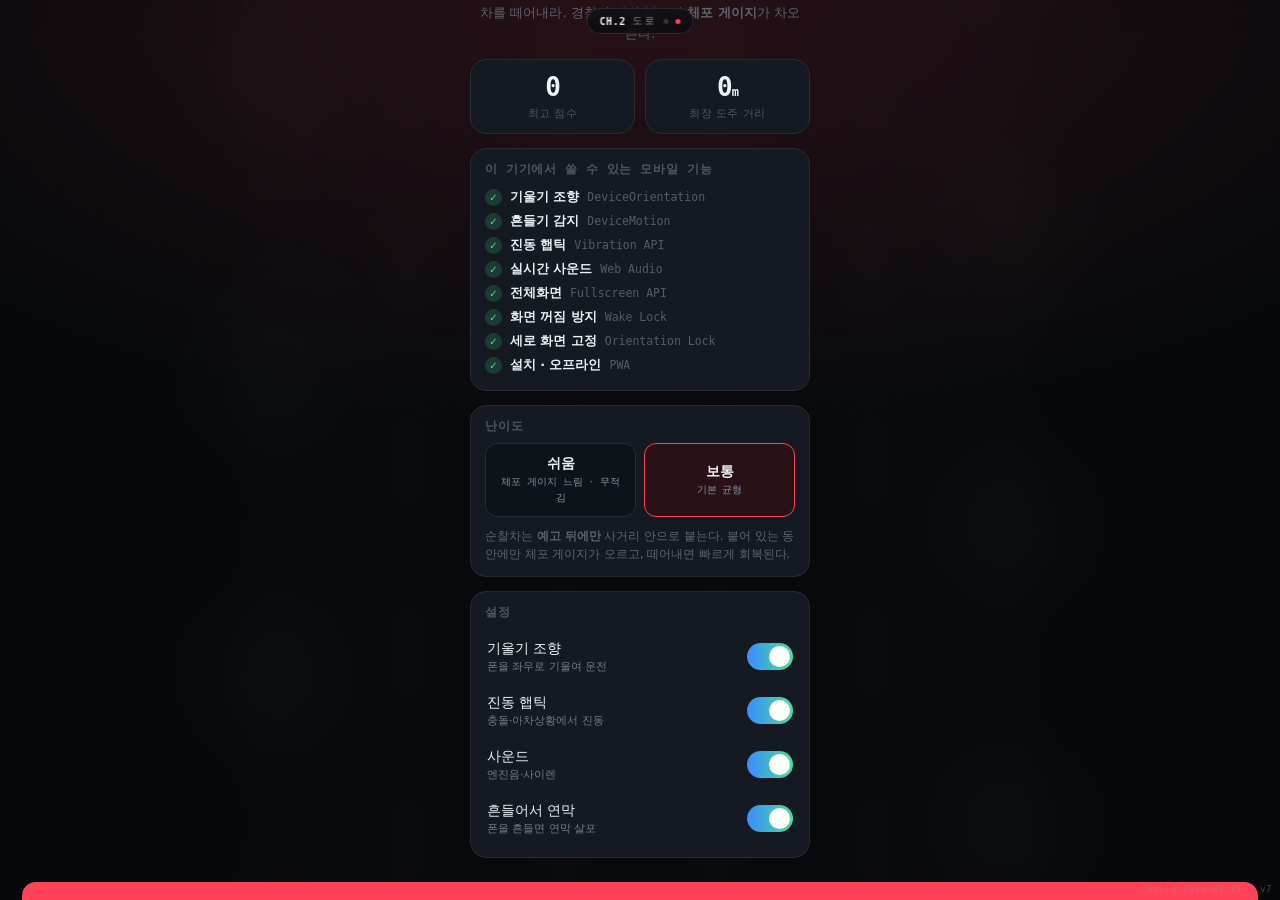
==== commit 260d9adb: "수정이 폰에 반영되지 않던 문제 — 캐시·저장값 갱신 경로 정리 · 화면 우하단에 빌드 라벨 표시(build 2026-07-31 · v7) — 어떤 버전이 떠 있는지 눈으로 확인 " ====
--- a/chase.html
+++ b/chase.html
@@ -367,11 +367,11 @@
 function setDiff(k, save){
   DIFF = DIFFS[k] || DIFFS.easy;
   document.querySelectorAll('.opt[data-diff]').forEach(b => b.classList.toggle('on', b.dataset.diff === k));
-  if(save) localStorage.setItem('pce.diff', k);
+  if(save) localStorage.setItem('pce.diff2', k);
 }
 document.querySelectorAll('.opt[data-diff]').forEach(b =>
   b.addEventListener('click', () => { setDiff(b.dataset.diff, true); buzz(12); }));
-setDiff(localStorage.getItem('pce.diff') || 'normal', false);
+setDiff(localStorage.getItem('pce.diff2') || 'normal', false);
 
 /* ---------------------------------------------------------------- 햅틱 */
 function buzz(p){ if(opt.haptic && feat.vibrate){ try{ navigator.vibrate(p); }catch(e){} } }
@@ -582,7 +582,8 @@
   boostBtn.classList.toggle('hide', !on);
   smokeBtn.classList.toggle('hide', !on);
   $('#pauseBtn').classList.toggle('hide', !on);
-  if(chapterChip) chapterChip.classList.toggle('hide', on);   // 주행 중에는 챕터 칩을 비운다
+  if(chapterChip) chapterChip.classList.toggle('hide', on);   // 주행 중에는 챕터 칩과 빌드 라벨을 비운다
+  if(X.stamp) X.stamp.classList.toggle('hide', on);
 }
 function startGame(){
   Audio2.unlock(); Audio2.mute(!opt.sound);
@@ -1427,10 +1428,7 @@
 if(opt.tilt && !feat.tiltPerm) requestTilt();      // 안드로이드/데스크톱은 즉시 부착
 rafId = requestAnimationFrame(t => { lastT = t; frame(t); });
 
-/* PWA */
-if(feat.sw && location.protocol !== 'file:'){
-  navigator.serviceWorker.register('sw.js').catch(()=>{});
-}
+/* PWA — 서비스워커 등록·갱신은 shared.js가 맡는다 (중복 등록 금지) */
 </script>
 </body>
 </html>
--- a/shared.css
+++ b/shared.css
@@ -47,6 +47,14 @@
 .x-chip .dot.on{ background:var(--accent); }
 .x-chip.hide{ opacity:0; }
 
+/* ---------------- 빌드 라벨 ---------------- */
+.x-build{
+  position:fixed; right:8px; bottom:calc(6px + env(safe-area-inset-bottom)); z-index:55;
+  font-family:var(--mono); font-size:9px; letter-spacing:.06em; color:rgba(139,152,166,.45);
+  pointer-events:none; transition:opacity .3s;
+}
+.x-build.hide{ opacity:0; }
+
 /* ---------------- 장면 전환 암전 ---------------- */
 #x-fade{
   position:fixed; inset:0; background:#05070a; z-index:9998;
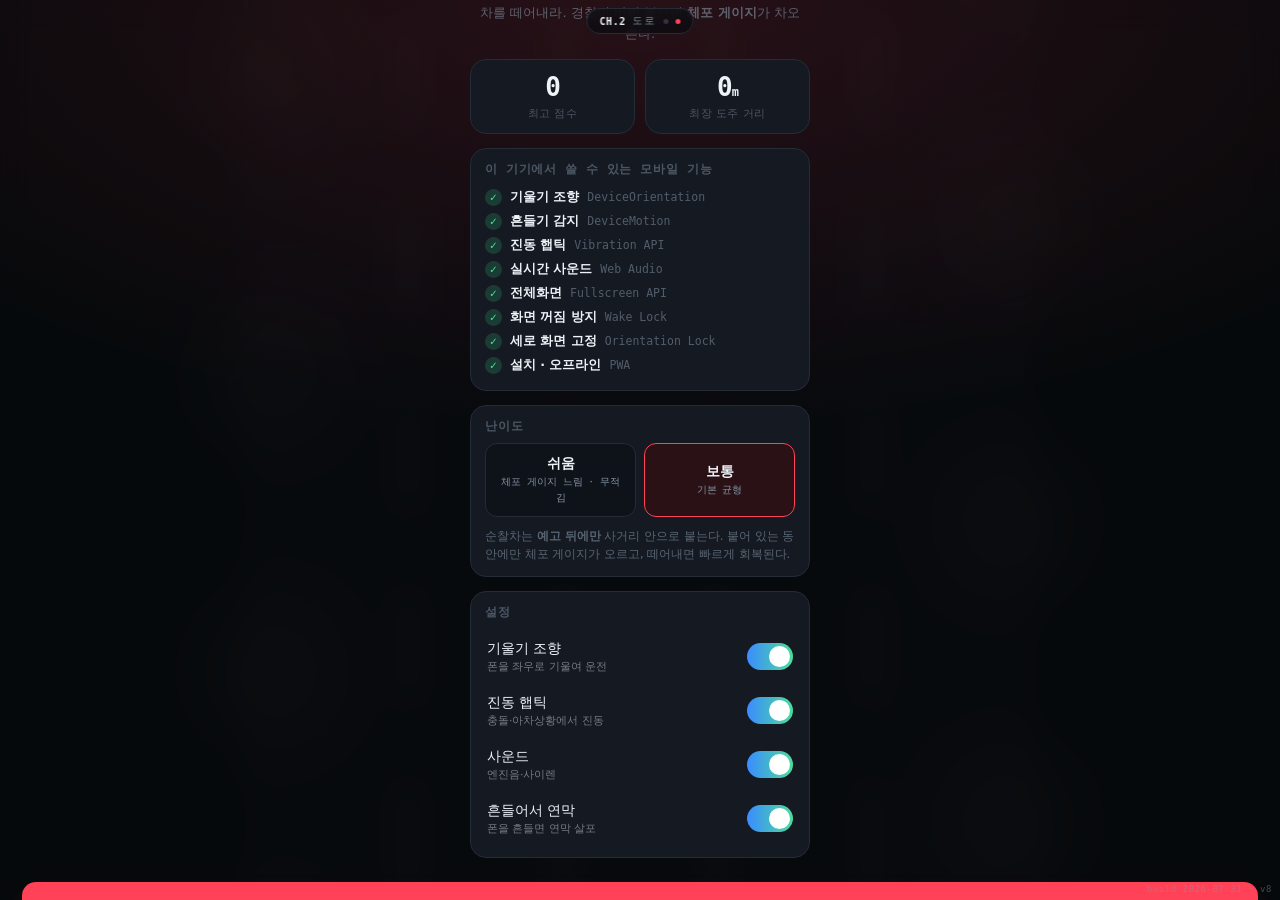
==== commit e26f975e: "기울기 조향을 맞출 필요 없게 — 자동 중립 + 데드존 + 응답 곡선 · 중립값이 현재 자세를 천천히 따라간다: 거의 안 기울이면 0.7/s로 빠르게 재중립,   확실히 꺾고 있을" ====
--- a/chase.html
+++ b/chase.html
@@ -452,7 +452,7 @@
 
 /* ---------------------------------------------------------------- 입력 */
 const input = { steer:0, drag:null, keyL:false, keyR:false, boost:false };
-let tiltRaw = null, tiltZero = 0, tiltActive = false;
+let tiltRaw = null, tiltZero = 0, tiltActive = false, edgeT = 0, reCenterMsg = 0;
 
 function onOrient(e){
   if(e.gamma == null) return;
@@ -473,6 +473,20 @@
 }
 function calibrateTilt(){ if(tiltRaw != null) tiltZero = tiltRaw; }
 
+/* 기울기 조향 — 잡은 자세를 알아서 따라간다.
+   · 중립(tiltZero)이 천천히 현재 각도를 쫓아가므로 자세가 바뀌어도 한쪽으로 쏠리지 않는다
+     (거의 안 기울인 상태에서 빠르게 재중립, 확실히 꺾고 있을 때는 거의 고정)
+   · 작은 떨림은 무시(데드존), 중앙은 부드럽고 끝은 확실하게 */
+function tiltSteer(dt){
+  if(tiltRaw == null || !tiltActive) return 0;
+  const raw = tiltRaw - tiltZero;
+  const follow = Math.abs(raw) < 5 ? 0.7 : 0.02;
+  tiltZero += (tiltRaw - tiltZero) * clamp(follow*dt, 0, 1);
+  const DEAD = 1.5, FULL = 16;                       // 1.5° 이하는 무시, 16°에서 최대
+  const m = clamp((Math.abs(raw) - DEAD) / (FULL - DEAD), 0, 1);
+  return Math.sign(raw) * (0.45*m + 0.55*m*m);
+}
+
 /* 흔들기 감지 */
 let shakeCool = 0, lastMag = 0;
 function onMotion(e){
@@ -484,8 +498,15 @@
 if(feat.motion) addEventListener('devicemotion', onMotion);
 
 /* 드래그 조향 */
+let lastTap = 0;
 wrapEl.addEventListener('pointerdown', e => {
   if(e.target.closest('.pad,.btn,.sheet,#pauseBtn')) return;
+  // 두 번 두드리면 지금 자세를 중립으로 — 기울기가 틀어졌을 때 즉시 복구
+  const t = performance.now();
+  if(t - lastTap < 330 && state === 'playing'){
+    calibrateTilt(); buzz([12,40,12]); toast('기울기 중립을 지금 자세로 맞췄다', 1200);
+  }
+  lastTap = t;
   input.drag = { id:e.pointerId, x:e.clientX, base:player ? player.x : W/2 };
 });
 wrapEl.addEventListener('pointermove', e => {
@@ -592,7 +613,11 @@
   state = 'playing'; show(null); hud(true); requestWake();
   lastT = performance.now();
   toast(Carry ? '훔친 차로 출발 — 사이렌이 따라붙기까지 ' + Carry.copDelay + '초'
-              : (opt.tilt && feat.tilt ? '폰을 기울여 조향 · 드래그도 가능' : '화면을 좌우로 드래그해 조향'), 2400);
+              : (opt.tilt && feat.tilt ? '지금 자세가 중립이다 · 기울여 조향, 드래그도 가능'
+                                       : '화면을 좌우로 드래그해 조향'), 2400);
+  if(opt.tilt && feat.tilt) setTimeout(() => {
+    if(state === 'playing') toast('기울기가 이상하면 화면을 두 번 두드려라', 2200);
+  }, 3200);
 }
 function doPause(){
   if(state !== 'playing') return;
@@ -721,7 +746,7 @@
 
   /* --- 조향 입력 --- */
   let steer = 0;
-  if(opt.tilt && tiltRaw != null && tiltActive) steer += clamp((tiltRaw - tiltZero)/22, -1, 1);
+  if(opt.tilt) steer += tiltSteer(dt);
   if(input.drag) steer += clamp((input.drag.x - player.x)/(road.lane*0.9), -1, 1);
   if(input.keyL) steer -= 1;
   if(input.keyR) steer += 1;
@@ -761,7 +786,18 @@
     player.x = clamp(player.x, L, R); player.vx *= -0.15;
     if(Math.random()<0.5){ Audio2.scrape(); sparks(player.x, car.y+car.h*0.3); }
     player.v *= (1 - 1.1*dt); score = Math.max(0, score - 12*dt);
-  }
+    // 손을 대지 않았는데 가장자리에 계속 붙어 있다 = 중립이 틀어졌다는 뜻 → 스스로 바로잡는다
+    if(opt.tilt && !input.drag && !input.keyL && !input.keyR){
+      edgeT += dt;
+      if(edgeT > 0.8){
+        calibrateTilt(); edgeT = 0; buzz(15);
+        if(performance.now() - reCenterMsg > 8000){
+          reCenterMsg = performance.now();
+          toast('기울기 중립을 지금 자세로 맞췄다', 1400);
+        }
+      }
+    }
+  } else edgeT = 0;
 
   /* --- 타이머 --- */
   smokeT = Math.max(0, smokeT - dt);
